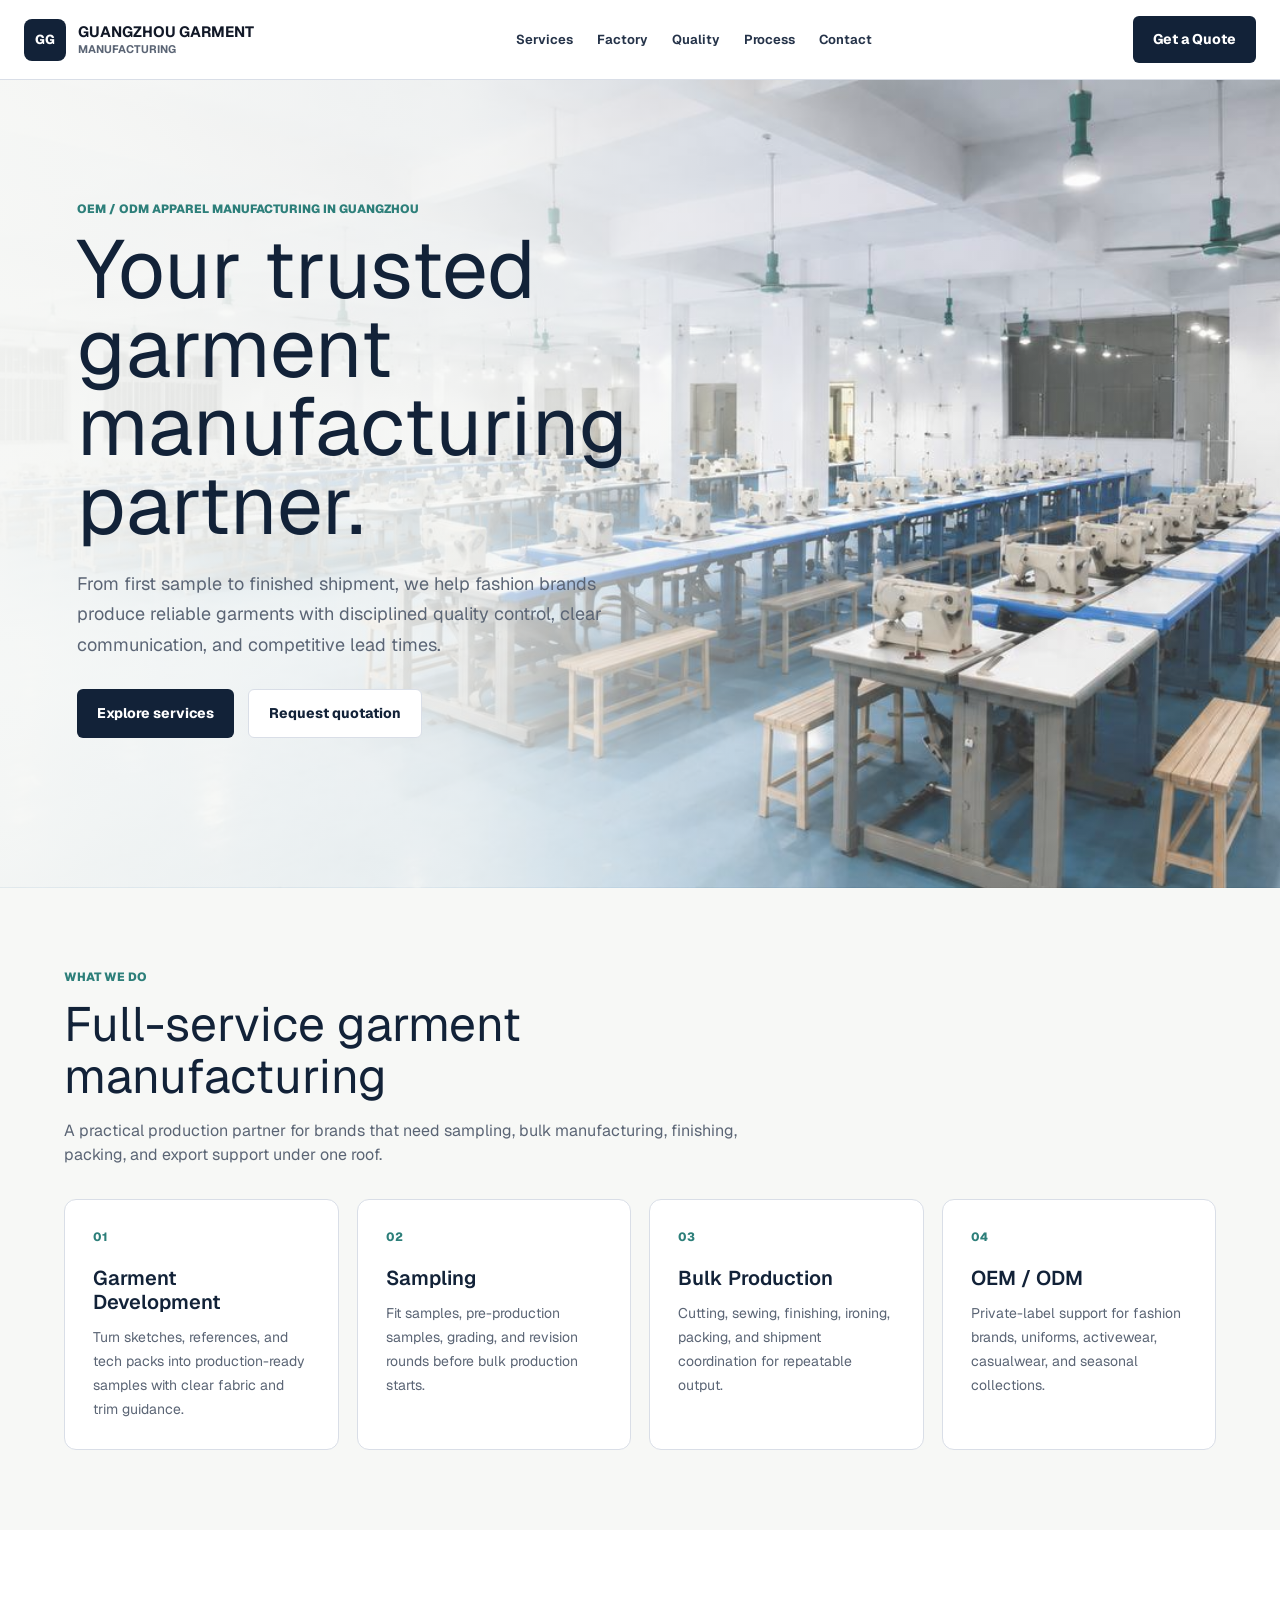
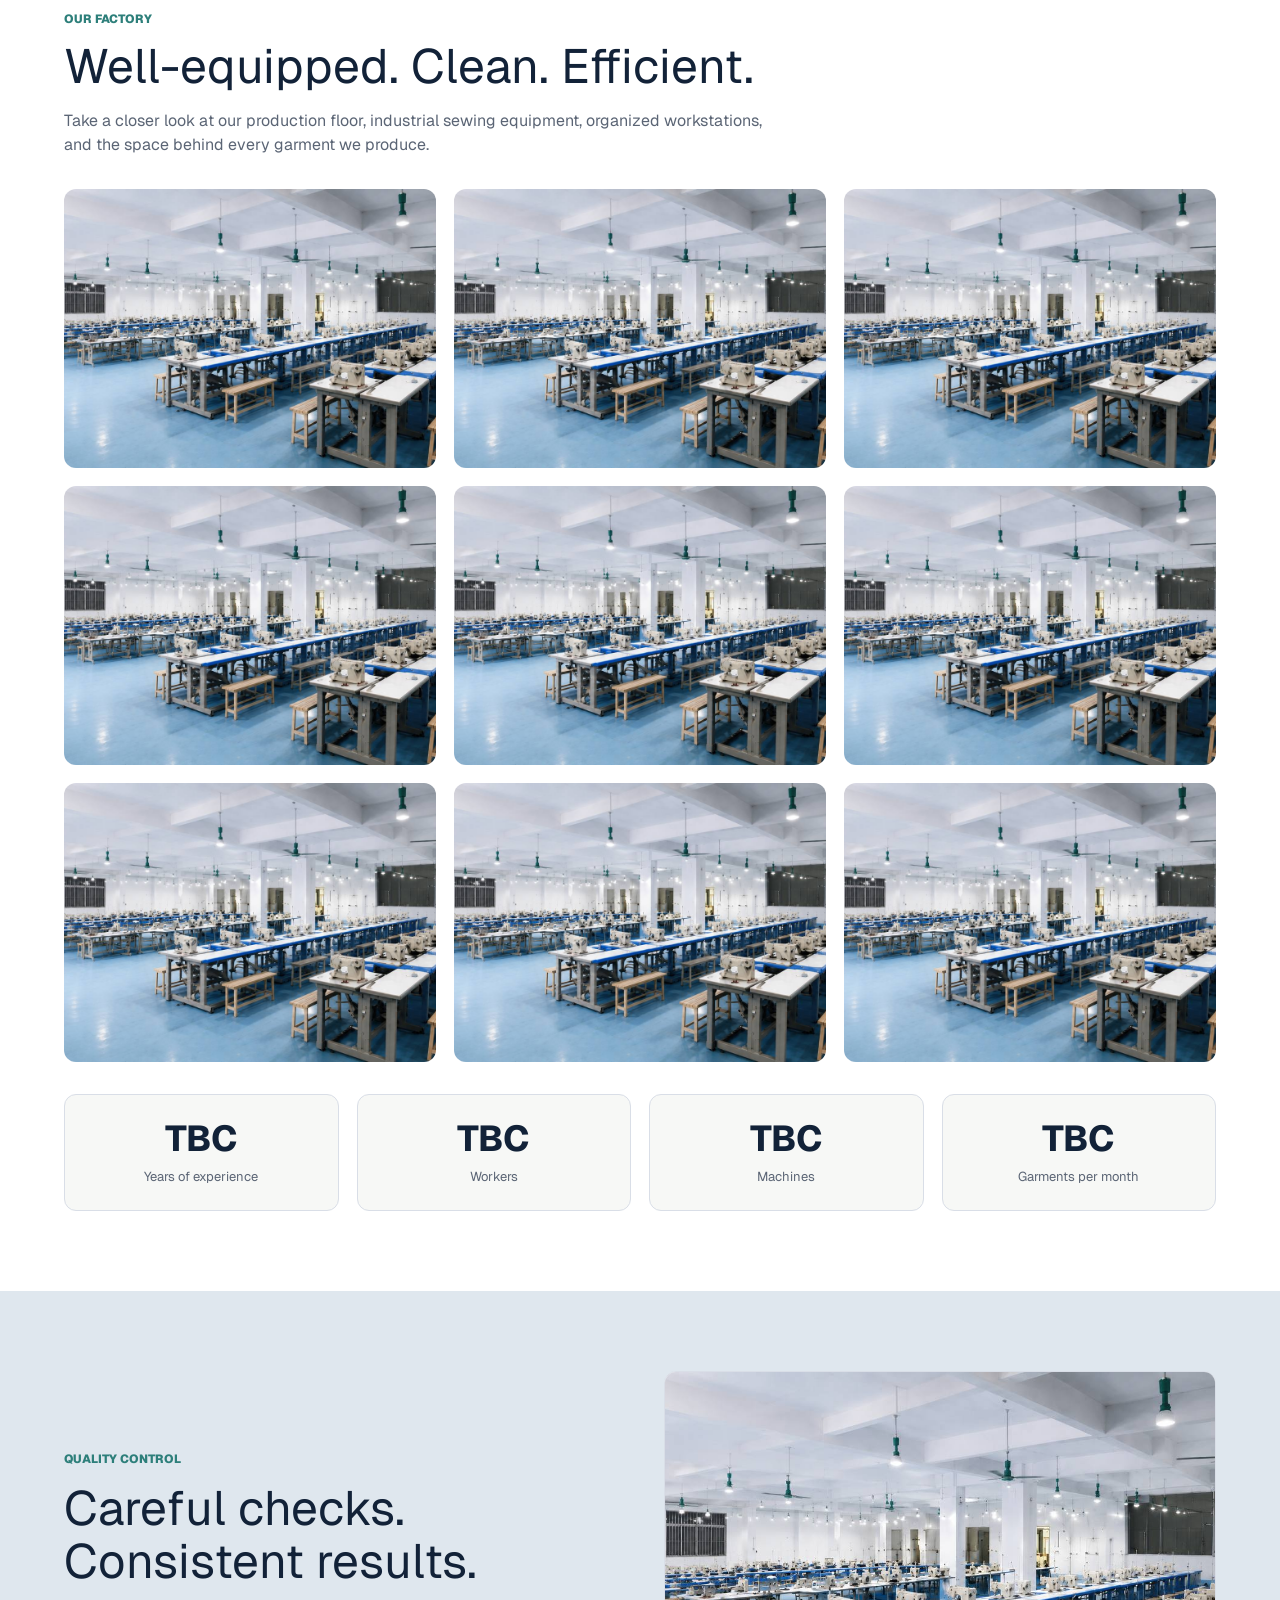
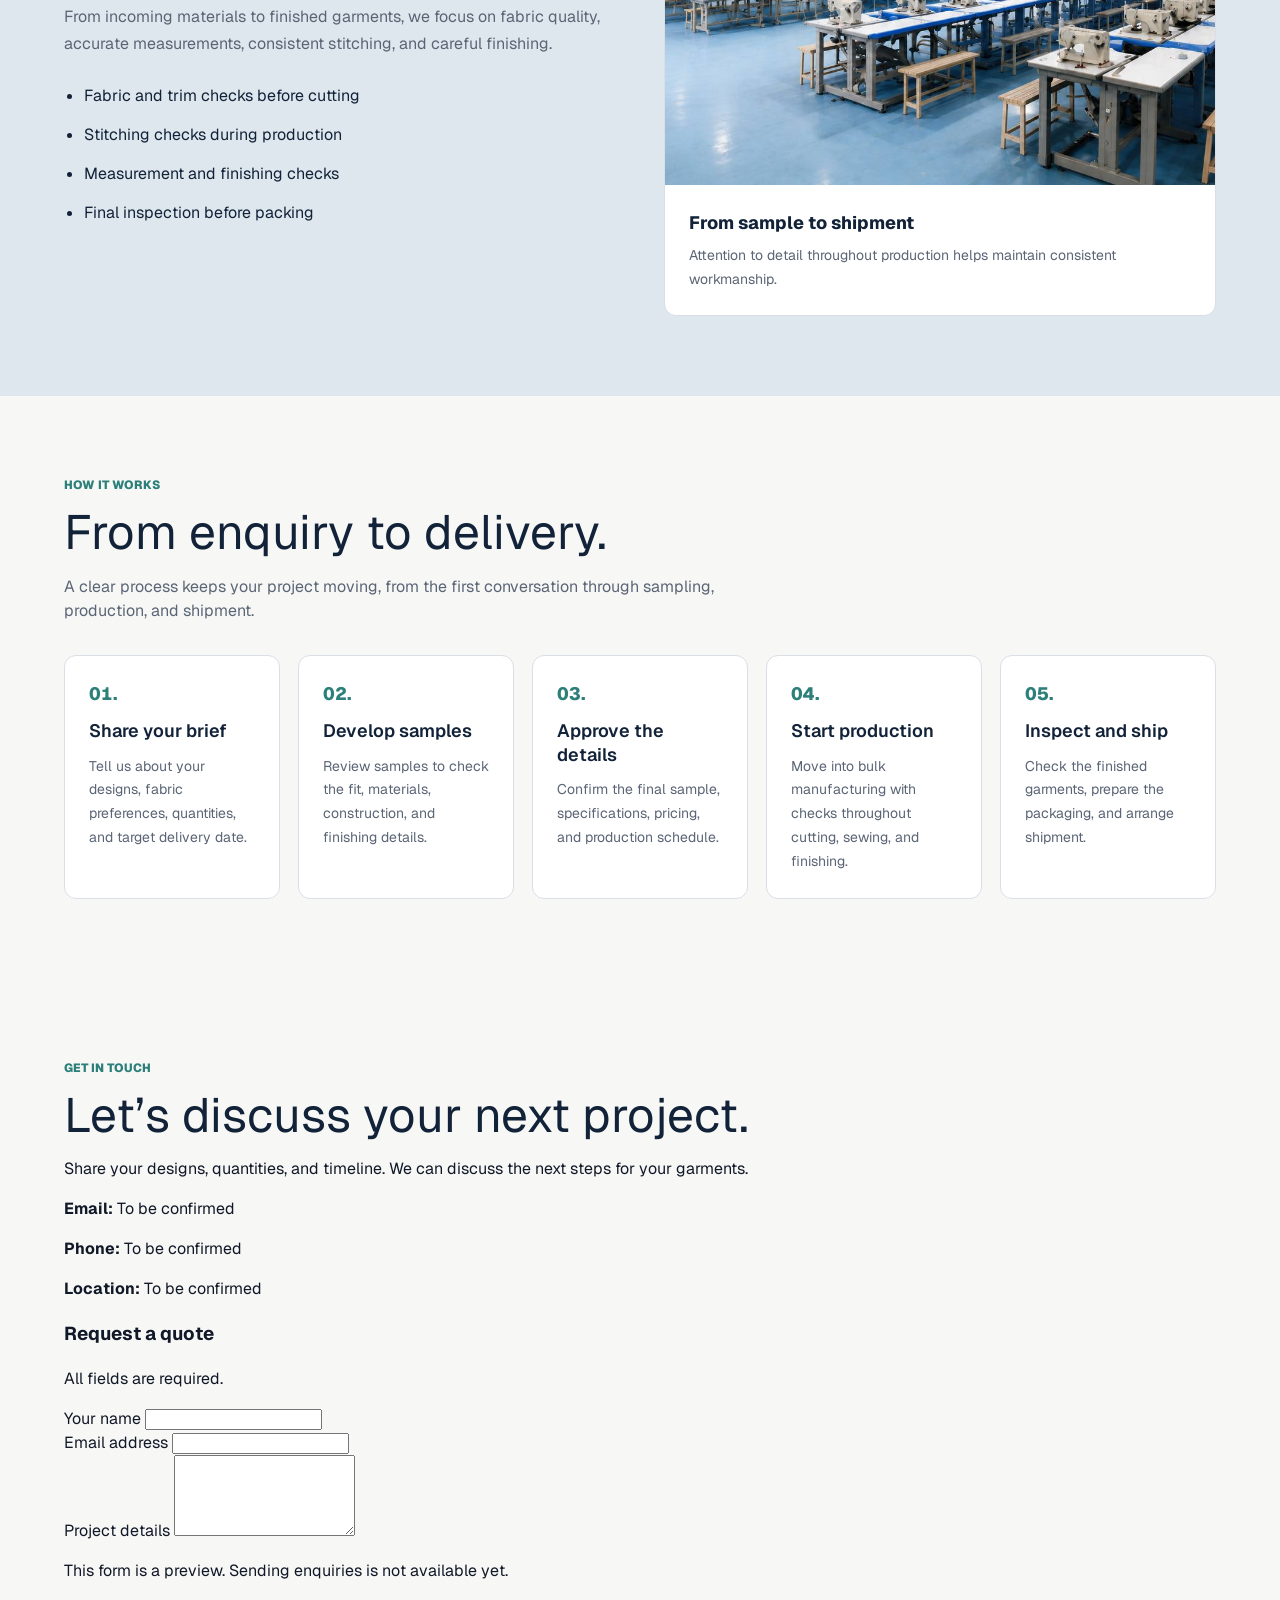
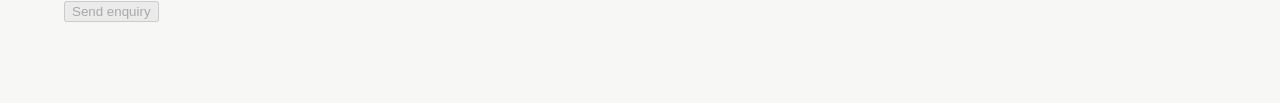
==== index.html @ 503eb88b "added contact details & enquiry form structure" ====
<!DOCTYPE html>
<html lang="en"> 
  <head>
    <meta charset="UTF-8">
    <meta name="viewport" content="width=device-width, initial-scale=1.0">
    <title>Guangzhou Garment Manufacturing</title>
    <link href="https://fonts.googleapis.com/css2?family=Geist:ital,wght@0,100..900;1,100..900&display=swap" rel="stylesheet">
    <link rel="stylesheet" href="style.css">
  </head>

  <body id="top">
    <header class="site-header">
      <a class="brand" href="#top">
        <span class="brand-mark">GG</span>

        <span>
          <strong>Guangzhou Garment</strong>
          <small>Manufacturing</small>
        </span>
      </a>

      <nav class="nav-links" aria-label="Primary navigation">
        <a href="#services">Services</a>
        <a href="#factory">Factory</a>
        <a href="#quality">Quality</a>
        <a href="#process">Process</a>
        <a href="#contact">Contact</a>
      </nav>

      <a class="quote-button" href="#contact">Get a Quote</a>
    </header>
    <main>
      <section class="hero" aria-labelledby="hero-title">
        <div class="hero-content">
          <p class="eyebrow">
            OEM / ODM apparel manufacturing in Guangzhou
          </p>

          <h1 id="hero-title">
            Your trusted garment manufacturing partner.
          </h1>

          <p class="hero-copy">
            From first sample to finished shipment, we help fashion brands
            produce reliable garments with disciplined quality control,
            clear communication, and competitive lead times.
          </p>

          <div class="hero-actions">
            <a class="primary-action" href="#services">
              Explore services
            </a>

            <a class="secondary-action" href="#contact">
              Request quotation
            </a>
          </div>
        </div>
      </section>
      <section id="services" class="section services" aria-label="Services">
        <div class="section-heading">
          <p class="eyebrow">What we do</p>

          <h2>Full-service garment manufacturing</h2>

          <p>
            A practical production partner for brands that need sampling,
            bulk manufacturing, finishing, packing, and export support
            under one roof.
          </p>
        </div>

        <div class="service-grid">
          <article class="service-card">
            <span class="service-number">01</span>
            <h3>Garment Development</h3>
            <p>
              Turn sketches, references, and tech packs into production-ready
              samples with clear fabric and trim guidance.
            </p>
          </article>

          <article class="service-card">
            <span class="service-number">02</span>
            <h3>Sampling</h3>
            <p>
              Fit samples, pre-production samples, grading, and revision
              rounds before bulk production starts.
            </p>
          </article>

          <article class="service-card">
            <span class="service-number">03</span>
            <h3>Bulk Production</h3>
            <p>
              Cutting, sewing, finishing, ironing, packing, and shipment
              coordination for repeatable output.
            </p>
          </article>

          <article class="service-card">
            <span class="service-number">04</span>
            <h3>OEM / ODM</h3>
            <p>
              Private-label support for fashion brands, uniforms, activewear,
              casualwear, and seasonal collections.
            </p>
          </article>
        </div>
      </section>
      <section id="factory" class="section factory" aria-label="Factory gallery">
        <div class="section-heading">
          <p class="eyebrow">Our factory</p>

          <h2>Well-equipped. Clean. Efficient.</h2>

          <p>
            Take a closer look at our production floor, industrial sewing
            equipment, organized workstations, and the space behind
            every garment we produce.
          </p>
        </div>

        <div class="gallery">
          <figure class="gallery-item">
            <img
              src="FactoryPics/testimage.jpg"
              alt="Rows of sewing machines in a garment factory"
              width="1280"
              height="682"
              loading="lazy"
            >
          </figure>
          <figure class="gallery-item">
            <img
              src="FactoryPics/testimage.jpg"
              alt="Rows of sewing machines in a garment factory"
              width="1280"
              height="682"
              loading="lazy"
            >
          </figure>
          <figure class="gallery-item">
            <img
              src="FactoryPics/testimage.jpg"
              alt="Rows of sewing machines in a garment factory"
              width="1280"
              height="682"
              loading="lazy"
            >
          </figure>
          <figure class="gallery-item">
            <img
              src="FactoryPics/testimage.jpg"
              alt="Rows of sewing machines in a garment factory"
              width="1280"
              height="682"
              loading="lazy"
            >
          </figure>
          <figure class="gallery-item">
            <img
              src="FactoryPics/testimage.jpg"
              alt="Rows of sewing machines in a garment factory"
              width="1280"
              height="682"
              loading="lazy"
            >
          </figure>
          <figure class="gallery-item">
            <img
              src="FactoryPics/testimage.jpg"
              alt="Rows of sewing machines in a garment factory"
              width="1280"
              height="682"
              loading="lazy"
            >
          </figure>
          <figure class="gallery-item">
            <img
              src="FactoryPics/testimage.jpg"
              alt="Rows of sewing machines in a garment factory"
              width="1280"
              height="682"
              loading="lazy"
            >
          </figure>
          <figure class="gallery-item">
            <img
              src="FactoryPics/testimage.jpg"
              alt="Rows of sewing machines in a garment factory"
              width="1280"
              height="682"
              loading="lazy"
            >
          </figure>
          <figure class="gallery-item">
            <img
              src="FactoryPics/testimage.jpg"
              alt="Rows of sewing machines in a garment factory"
              width="1280"
              height="682"
              loading="lazy"
            >
          </figure>
        </div>
        <div class="factory-stats">
          <div class="stat-card">
            <strong class="stat-value">TBC</strong>
            <span class="stat-label">Years of experience</span>
          </div>

          <div class="stat-card">
            <strong class="stat-value">TBC</strong>
            <span class="stat-label">Workers</span>
          </div>

          <div class="stat-card">
            <strong class="stat-value">TBC</strong>
            <span class="stat-label">Machines</span>
          </div>

          <div class="stat-card">
            <strong class="stat-value">TBC</strong>
            <span class="stat-label">Garments per month</span>
          </div>
        </div>
      </section>
      <section id="quality" class="section quality" aria-label="Quality control">
        <div class="quality-copy">
          <p class="eyebrow">Quality control</p>

          <h2>Careful checks. Consistent results.</h2>

          <p>
            From incoming materials to finished garments, we focus on
            fabric quality, accurate measurements, consistent stitching,
            and careful finishing.
          </p>

          <ul class="quality-list">
            <li>Fabric and trim checks before cutting</li>
            <li>Stitching checks during production</li>
            <li>Measurement and finishing checks</li>
            <li>Final inspection before packing</li>
          </ul>
        </div>

        <div class="quality-visual">
          <img
            src="FactoryPics/testimage.jpg"
            alt="Rows of sewing machines in a garment factory"
            width="1280"
            height="682"
            loading="lazy"
          >

          <div class="quality-note">
            <strong>From sample to shipment</strong>
            <p>
              Attention to detail throughout production helps maintain
              consistent workmanship.
            </p>
          </div>
        </div>
      </section>
      <section id="process" class="section process" aria-label="Production process">
        <div class="section-heading">
          <p class="eyebrow">How it works</p>

          <h2>From enquiry to delivery.</h2>

          <p>
            A clear process keeps your project moving, from the first
            conversation through sampling, production, and shipment.
          </p>
        </div>

        <ol class="process-steps">
          <li class="process-step">
            <h3>Share your brief</h3>
            <p>
              Tell us about your designs, fabric preferences, quantities,
              and target delivery date.
            </p>
          </li>

          <li class="process-step">
            <h3>Develop samples</h3>
            <p>
              Review samples to check the fit, materials, construction,
              and finishing details.
            </p>
          </li>

          <li class="process-step">
            <h3>Approve the details</h3>
            <p>
              Confirm the final sample, specifications, pricing,
              and production schedule.
            </p>
          </li>

          <li class="process-step">
            <h3>Start production</h3>
            <p>
              Move into bulk manufacturing with checks throughout
              cutting, sewing, and finishing.
            </p>
          </li>

          <li class="process-step">
            <h3>Inspect and ship</h3>
            <p>
              Check the finished garments, prepare the packaging,
              and arrange shipment.
            </p>
          </li>
        </ol>
      </section>
      <section id="contact" class="section contact" aria-label="Contact us">
        <div class="contact-copy">
          <p class="eyebrow">Get in touch</p>

          <h2>Let’s discuss your next project.</h2>

          <p>
            Share your designs, quantities, and timeline.
            We can discuss the next steps for your garments.
          </p>

          <div class="contact-details">
            <p><strong>Email:</strong> To be confirmed</p>
            <p><strong>Phone:</strong> To be confirmed</p>
            <p><strong>Location:</strong> To be confirmed</p>
          </div>
        </div>

        <form class="quote-form" aria-label="Request a quote">
          <h3>Request a quote</h3>
          <p class="form-note">All fields are required.</p>

          <div class="form-field">
            <label for="contact-name">Your name</label>
            <input
              type="text"
              id="contact-name"
              name="customer_name"
              autocomplete="name"
              required
            >
          </div>

          <div class="form-field">
            <label for="contact-email">Email address</label>
            <input
              type="email"
              id="contact-email"
              name="email"
              autocomplete="email"
              required
            >
          </div>

          <div class="form-field">
            <label for="contact-message">Project details</label>
            <textarea
              id="contact-message"
              name="message"
              rows="5"
              required
            ></textarea>
          </div>

          <p class="form-note">
            This form is a preview. Sending enquiries is not available yet.
          </p>

          <button class="quote-submit" type="submit" disabled>
            Send enquiry
          </button>
        </form>
      </section>
    </main>
  </body>
</html>
---- style.css ----
* {
  box-sizing: border-box;
}

body {
  margin: 0;
  background: #f7f8f6;
  color: #111827;
  font-family: "Geist", Arial, sans-serif;
  line-height: 1.5;
}

.site-header {
  display: flex;
  justify-content: space-between;
  align-items: center;
  flex-wrap: wrap;
  gap: 24px;

  padding: 16px 24px;
  background: #ffffff;
  border-bottom: 1px solid #d9dee7;
}

a {
  color: inherit;
  text-decoration: none;
}

.brand {
  display: flex;
  align-items: center;
  gap: 12px;
}

.brand-mark {
  display: flex;
  align-items: center;
  justify-content: center;
  flex-shrink: 0;

  width: 42px;
  height: 42px;
  background: #122238;
  color: #ffffff;
  border-radius: 8px;
  font-size: 13px;
  font-weight: 800;
}

.brand strong,
.brand small {
  display: block;
  line-height: 1.05;
  text-transform: uppercase;
}

.brand strong {
  font-size: 15px;
}

.brand small {
  margin-top: 4px;
  font-size: 11px;
  font-weight: 700;
  color: #5b6575;
}

.nav-links {
  display: flex;
  align-items: center;
  flex-wrap: wrap;
  gap: 24px;
}

.nav-links a {
  color: #253349;
  font-size: 13px;
  font-weight: 650;
}

.nav-links a:hover {
  text-decoration: underline;
}

.quote-button {
  display: inline-flex;
  align-items: center;
  justify-content: center;

  padding: 13px 20px;
  background: #122238;
  color: #ffffff;
  border-radius: 6px;
  font-size: 14px;
  font-weight: 750;
}

.hero {
  min-height: 660px;

  background-image:
    linear-gradient(
      to right,
      rgba(247, 248, 246, 0.96) 0%,
      rgba(247, 248, 246, 0.84) 36%,
      rgba(247, 248, 246, 0.2) 72%
    ),
    url("FactoryPics/testimage.jpg");

  background-size: cover;
  background-position: center;
  background-repeat: no-repeat;
}

.hero-content {
  max-width: 740px;
  padding: 120px clamp(20px, 6vw, 86px) 150px;
}

.eyebrow {
  margin: 0;
  margin-bottom: 12px;
  color: #2d7f7a;
  font-size: 12px;
  font-weight: 850;
  text-transform: uppercase;
}

.hero h1 {
  margin: 0;
  margin-bottom: 24px;
  color: #122238;
  font-size: clamp(40px, 7vw, 82px);
  font-weight: 400;
  line-height: 0.96;
}

.hero-copy {
  margin: 0;
  margin-bottom: 28px;
  color: #5b6575;
  font-size: 18px;
  line-height: 1.7;
}

.hero-actions {
  display: flex;
  flex-wrap: wrap;
  gap: 14px;
}

.primary-action,
.secondary-action {
  display: inline-flex;
  align-items: center;
  justify-content: center;
  min-height: 44px;
  padding: 13px 20px;
  border-radius: 6px;
  font-size: 14px;
  font-weight: 750;
}

.primary-action {
  background: #122238;
  color: #ffffff;
}

.secondary-action {
  background: #ffffff;
  color: #122238;
  border: 1px solid #d9dee7;
}

.section {
  padding: 80px clamp(20px, 5vw, 72px);
}

.section-heading {
  max-width: 720px;
  margin-bottom: 32px;
  color: #5b6575;
}

.section h2 {
  margin: 0;
  margin-bottom: 16px;
  color: #122238;
  font-size: clamp(30px, 4vw, 48px);
  font-weight: 400;
  line-height: 1.1;
}

.service-grid {
  display: grid;
  grid-template-columns: 1fr 1fr 1fr 1fr;
  gap: 18px;
}

.service-card {
  padding: 28px;
  background: #ffffff;
  border: 1px solid #d9dee7;
  border-radius: 12px;
}

.service-number {
  display: block;
  margin-bottom: 20px;
  color: #2d7f7a;
  font-size: 12px;
  font-weight: 800;
}

.service-card h3 {
  margin: 0;
  margin-bottom: 12px;
  color: #122238;
  font-size: 20px;
  font-weight: 600;
  line-height: 1.2;
}

.service-card p {
  margin: 0;
  color: #5b6575;
  font-size: 14px;
  line-height: 1.7;
}

@media (max-width: 980px) {
  .service-grid {
    grid-template-columns: 1fr 1fr;
  }
}

@media (max-width: 680px) {
  .service-grid {
    grid-template-columns: 1fr;
  }
}

img {
  display: block;
  max-width: 100%;
  height: auto;
}

.factory {
  background: #ffffff;
}

.gallery {
  display: grid;
  grid-template-columns: 1fr 1fr 1fr;
  gap: 18px;
}

.gallery-item {
  margin: 0;
  min-width: 0;
  border-radius: 12px;
  overflow: hidden;
  background: #dfe7ee;
}

.gallery-item img {
  width: 100%;
  aspect-ratio: 4 / 3;
  object-fit: cover;
}

@media (max-width: 980px) {
  .gallery {
    grid-template-columns: 1fr 1fr;
  }
}

@media (max-width: 680px) {
  .gallery {
    grid-template-columns: 1fr;
  }
}

.factory-stats {
  display: grid;
  grid-template-columns: 1fr 1fr 1fr 1fr;
  gap: 18px;
  margin-top: 32px;
}

.stat-card {
  padding: 24px 16px;
  background: #f7f8f6;
  border: 1px solid #d9dee7;
  border-radius: 12px;
  text-align: center;
}

.stat-value {
  display: block;
  margin-bottom: 8px;
  color: #122238;
  font-size: 36px;
  font-weight: 750;
  line-height: 1.1;
}

.stat-label {
  display: block;
  color: #5b6575;
  font-size: 13px;
}

@media (max-width: 680px) {
  .factory-stats {
    grid-template-columns: 1fr 1fr;
  }
}

.quality {
  display: grid;
  grid-template-columns: 1fr 1fr;
  align-items: center;
  gap: 48px;
  background: #dfe7ee;
}

.quality-copy {
  color: #5b6575;
  line-height: 1.7;
}

.quality-list {
  margin: 24px 0 0;
  padding-left: 20px;
  color: #122238;
}

.quality-list li {
  margin-bottom: 12px;
}

.quality-visual {
  min-width: 0;
  background: #ffffff;
  border: 1px solid #d9dee7;
  border-radius: 12px;
  overflow: hidden;
}

.quality-visual img {
  width: 100%;
  aspect-ratio: 4 / 3;
  object-fit: cover;
}

.quality-note {
  padding: 24px;
}

.quality-note strong {
  display: block;
  color: #122238;
  font-size: 18px;
  font-weight: 750;
}

.quality-note p {
  margin: 8px 0 0;
  color: #5b6575;
  font-size: 14px;
  line-height: 1.7;
}

@media (max-width: 980px) {
  .quality {
    grid-template-columns: 1fr;
    gap: 32px;
  }
}

.process-steps {
  display: grid;
  grid-template-columns: 1fr 1fr 1fr 1fr 1fr;
  gap: 18px;
  margin: 0;
  padding: 0;
  list-style-type: decimal-leading-zero;
  list-style-position: inside;
}

.process-step {
  min-width: 0;
  padding: 24px;
  background: #ffffff;
  border: 1px solid #d9dee7;
  border-radius: 12px;
}

.process-step::marker {
  color: #2d7f7a;
  font-size: 18px;
  font-weight: 800;
}

.process-step h3 {
  margin: 12px 0;
  color: #122238;
  font-size: 18px;
  font-weight: 600;
  line-height: 1.3;
}

.process-step p {
  margin: 0;
  color: #5b6575;
  font-size: 14px;
  line-height: 1.7;
}

@media (max-width: 980px) {
  .process-steps {
    grid-template-columns: 1fr 1fr;
  }
}

@media (max-width: 680px) {
  .process-steps {
    grid-template-columns: 1fr;
  }
}
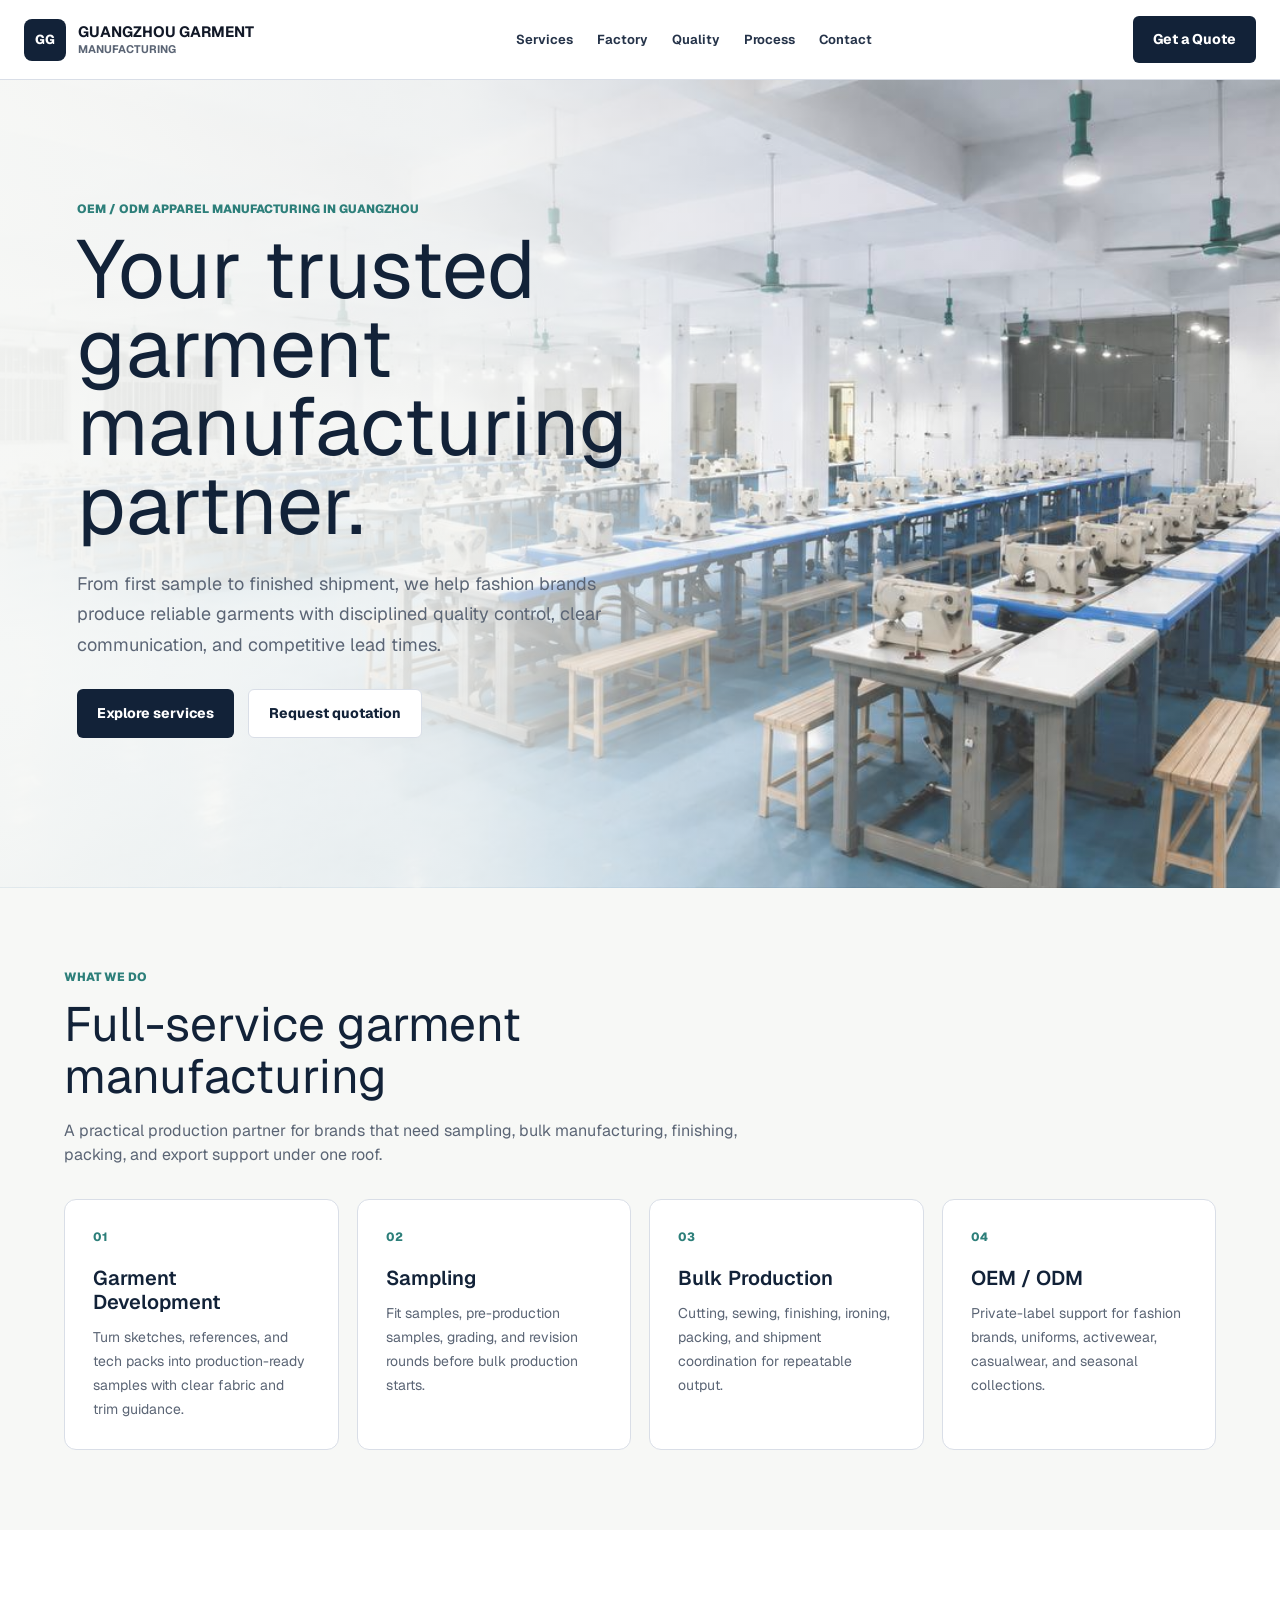
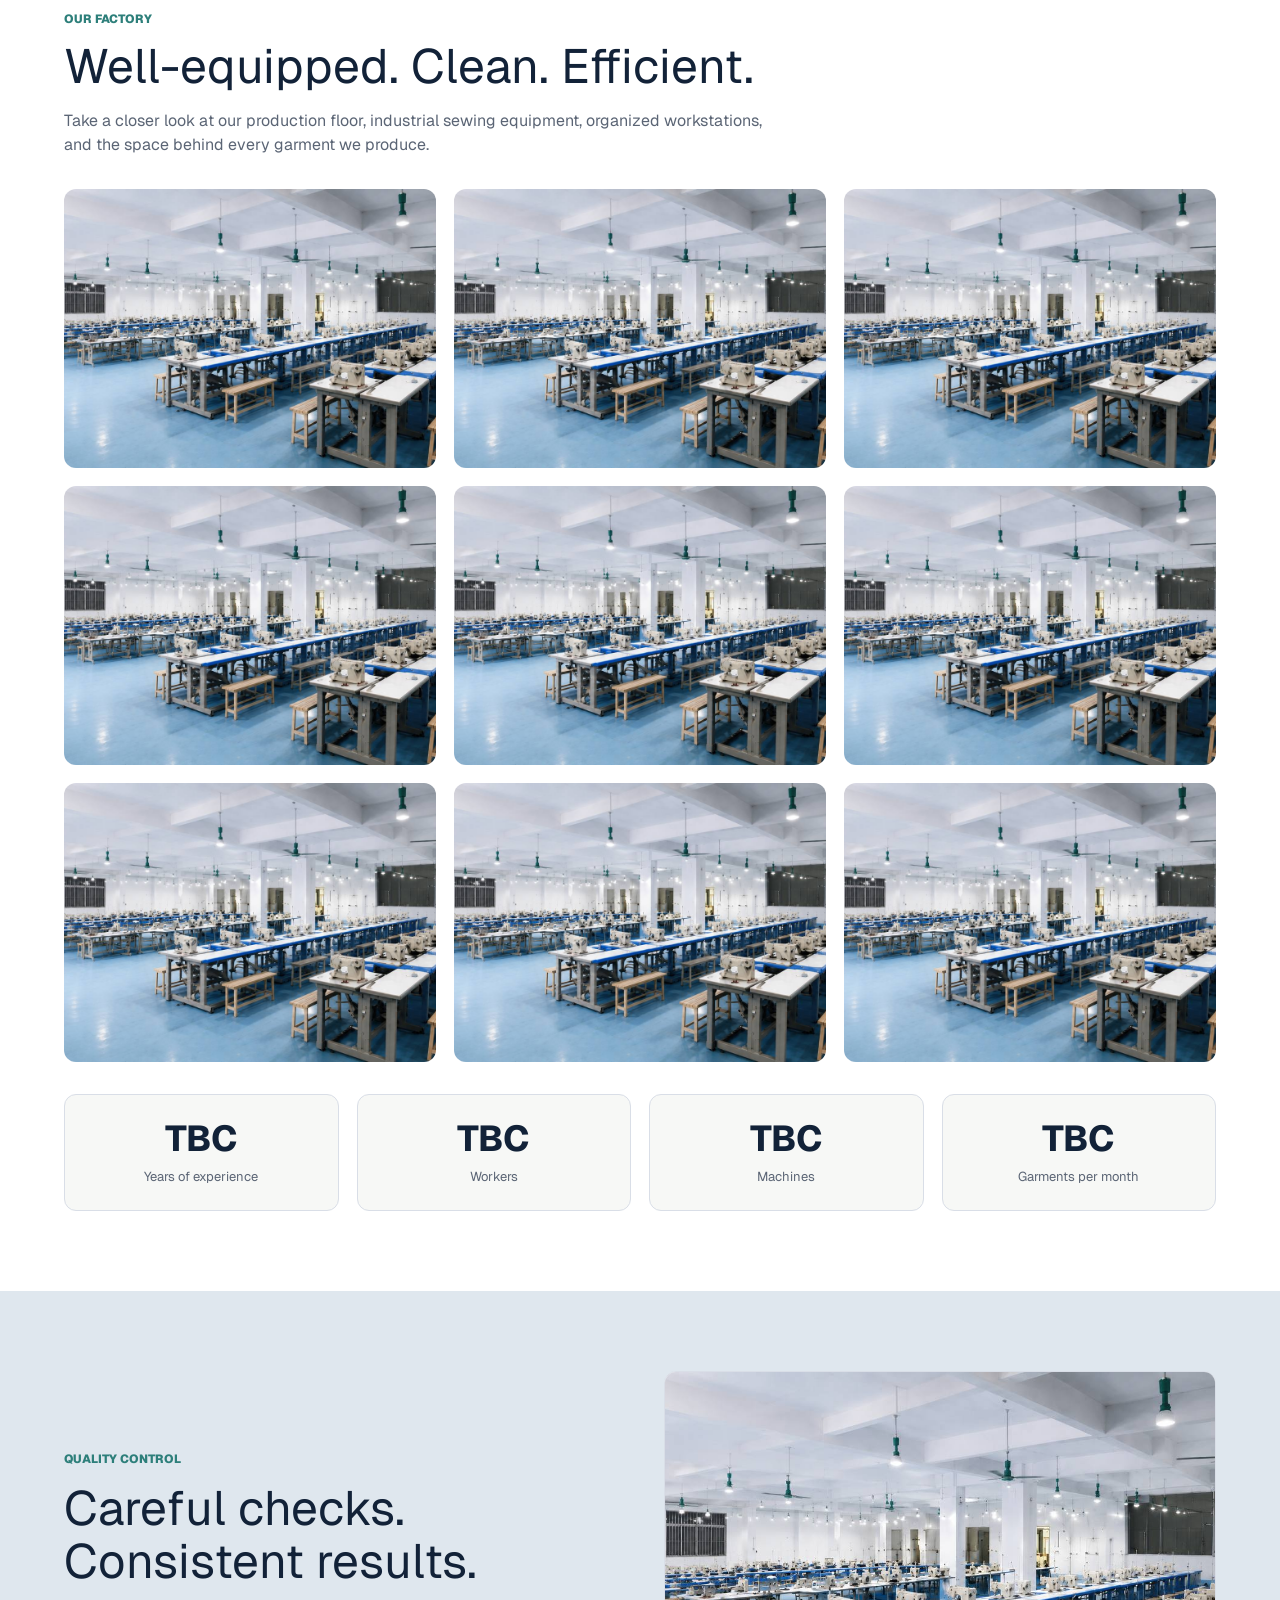
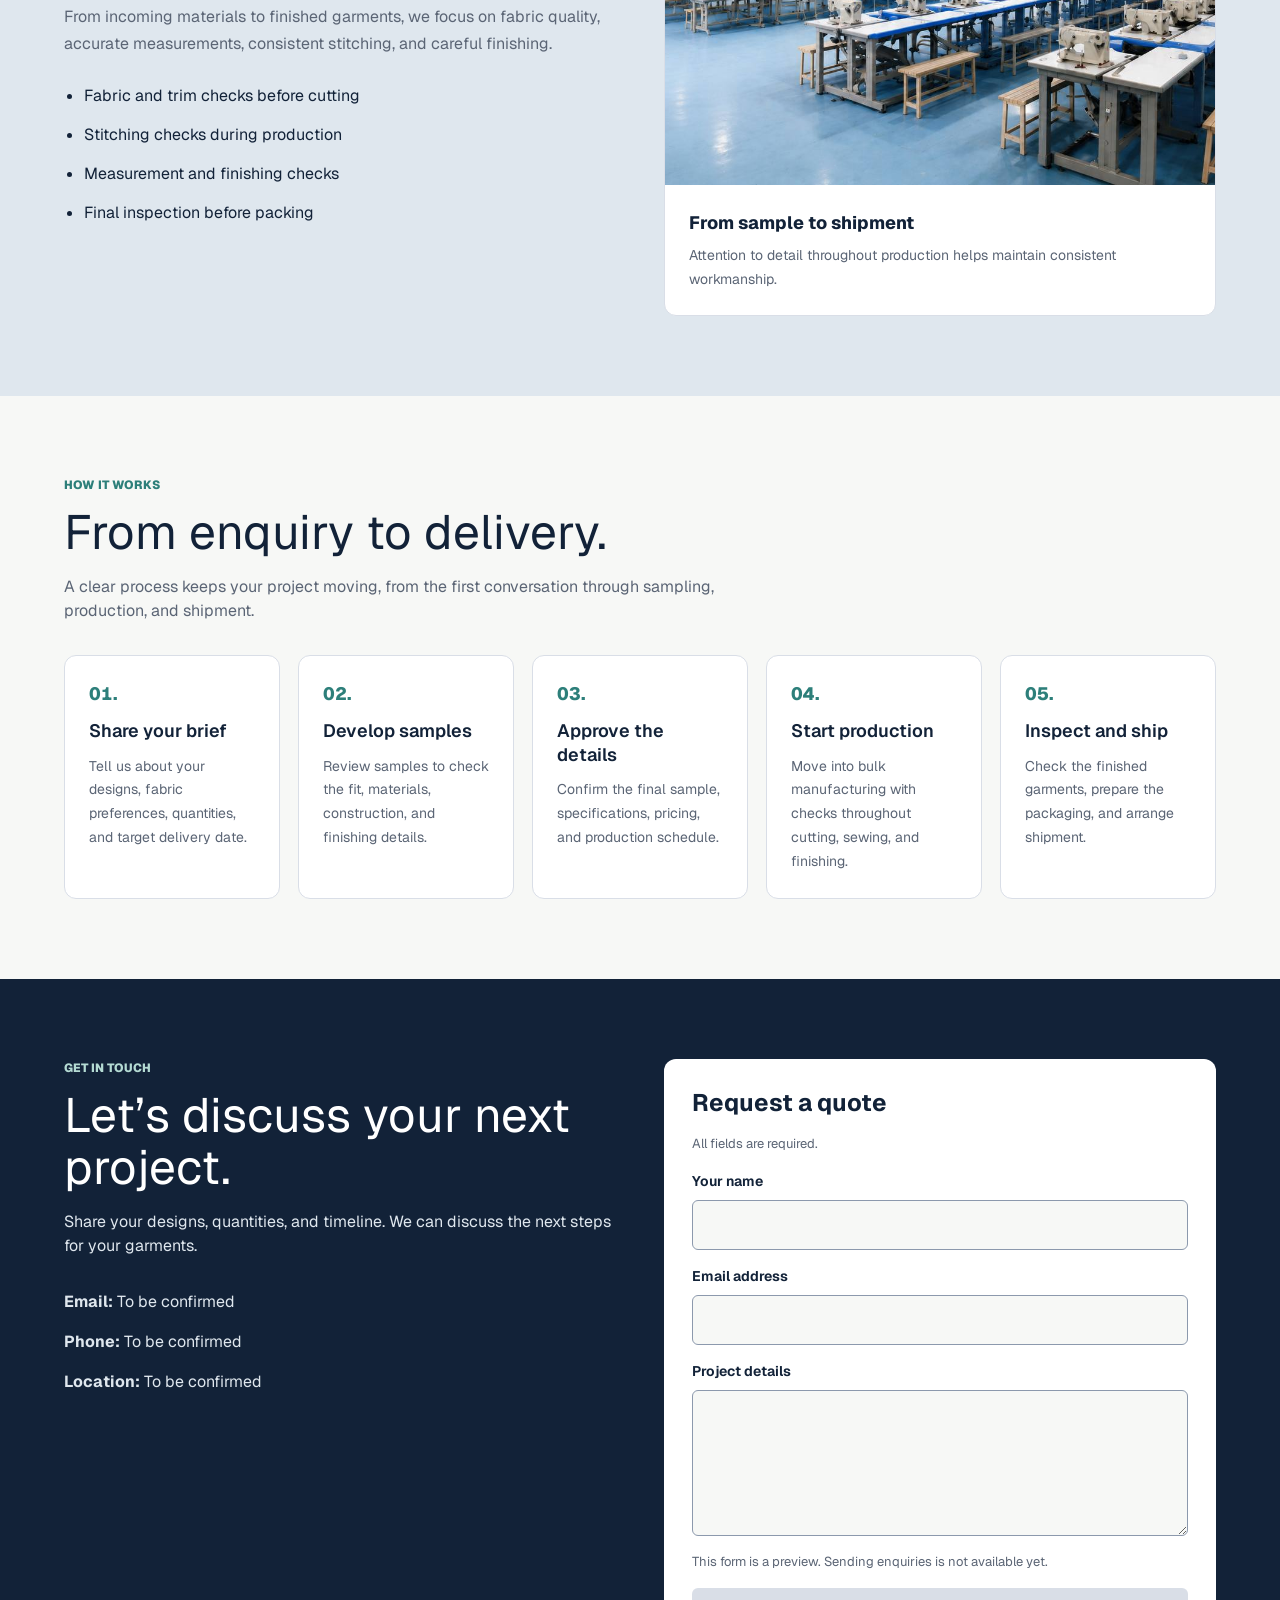
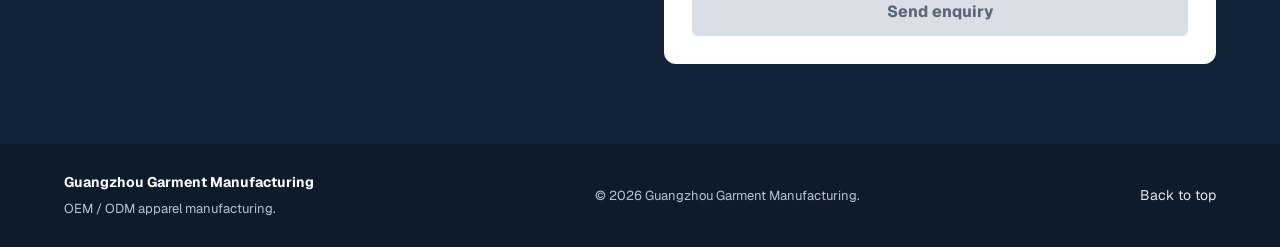
==== commit d0a065bb: "added site footer and back to top link" ====
--- a/index.html
+++ b/index.html
@@ -382,5 +382,18 @@
         </form>
       </section>
     </main>
+
+    <footer class="site-footer">
+      <div>
+        <strong>Guangzhou Garment Manufacturing</strong>
+        <p>OEM / ODM apparel manufacturing.</p>
+      </div>
+
+      <p>
+        &copy; 2026 Guangzhou Garment Manufacturing.
+      </p>
+
+      <a href="#top">Back to top</a>
+    </footer>
   </body>
 </html>
--- a/style.css
+++ b/style.css
@@ -430,4 +430,137 @@
   .process-steps {
     grid-template-columns: 1fr;
   }
+}
+
+.contact {
+  display: grid;
+  grid-template-columns: 1fr 1fr;
+  align-items: start;
+  gap: 48px;
+  background: #122238;
+  color: #dfe7ee;
+}
+
+.contact h2 {
+  color: #ffffff;
+}
+
+.contact .eyebrow {
+  color: #b4dbd3;
+}
+
+.contact-details {
+  margin-top: 32px;
+  overflow-wrap: anywhere;
+}
+
+.quote-form {
+  display: grid;
+  gap: 16px;
+  min-width: 0;
+  padding: 28px;
+  background: #ffffff;
+  color: #122238;
+  border-radius: 12px;
+}
+
+.quote-form h3 {
+  margin: 0;
+  font-size: 24px;
+  line-height: 1.3;
+}
+
+.form-note {
+  margin: 0;
+  color: #5b6575;
+  font-size: 13px;
+  line-height: 1.6;
+}
+
+.form-field {
+  display: grid;
+  gap: 8px;
+  min-width: 0;
+}
+
+.form-field label {
+  font-size: 14px;
+  font-weight: 650;
+}
+
+.form-field input,
+.form-field textarea {
+  width: 100%;
+  min-width: 0;
+  padding: 12px 14px;
+  border: 1px solid #8c99ad;
+  border-radius: 6px;
+  background: #f7f8f6;
+  color: inherit;
+  font: inherit;
+}
+
+.form-field textarea {
+  resize: vertical;
+}
+
+.form-field input:focus,
+.form-field textarea:focus {
+  outline: 2px solid #2d7f7a;
+  outline-offset: 2px;
+}
+
+.quote-submit {
+  min-height: 48px;
+  padding: 12px 20px;
+  border: 0;
+  border-radius: 6px;
+  background: #122238;
+  color: #ffffff;
+  font: inherit;
+  font-weight: 750;
+  cursor: pointer;
+}
+
+.quote-submit:disabled {
+  background: #d9dee7;
+  color: #5b6575;
+  cursor: not-allowed;
+}
+
+@media (max-width: 980px) {
+  .contact {
+    grid-template-columns: 1fr;
+    gap: 32px;
+  }
+}
+
+.site-footer {
+  display: flex;
+  align-items: center;
+  justify-content: space-between;
+  flex-wrap: wrap;
+  gap: 24px;
+
+  padding: 28px clamp(20px, 5vw, 72px);
+  background: #0e1b2c;
+  color: #dfe7ee;
+  font-size: 14px;
+}
+
+.site-footer strong {
+  display: block;
+  margin-bottom: 6px;
+  color: #ffffff;
+}
+
+.site-footer p {
+  margin: 0;
+  color: #b9c4d1;
+  font-size: 13px;
+}
+
+.site-footer a:hover,
+.site-footer a:focus-visible {
+  text-decoration: underline;
 }
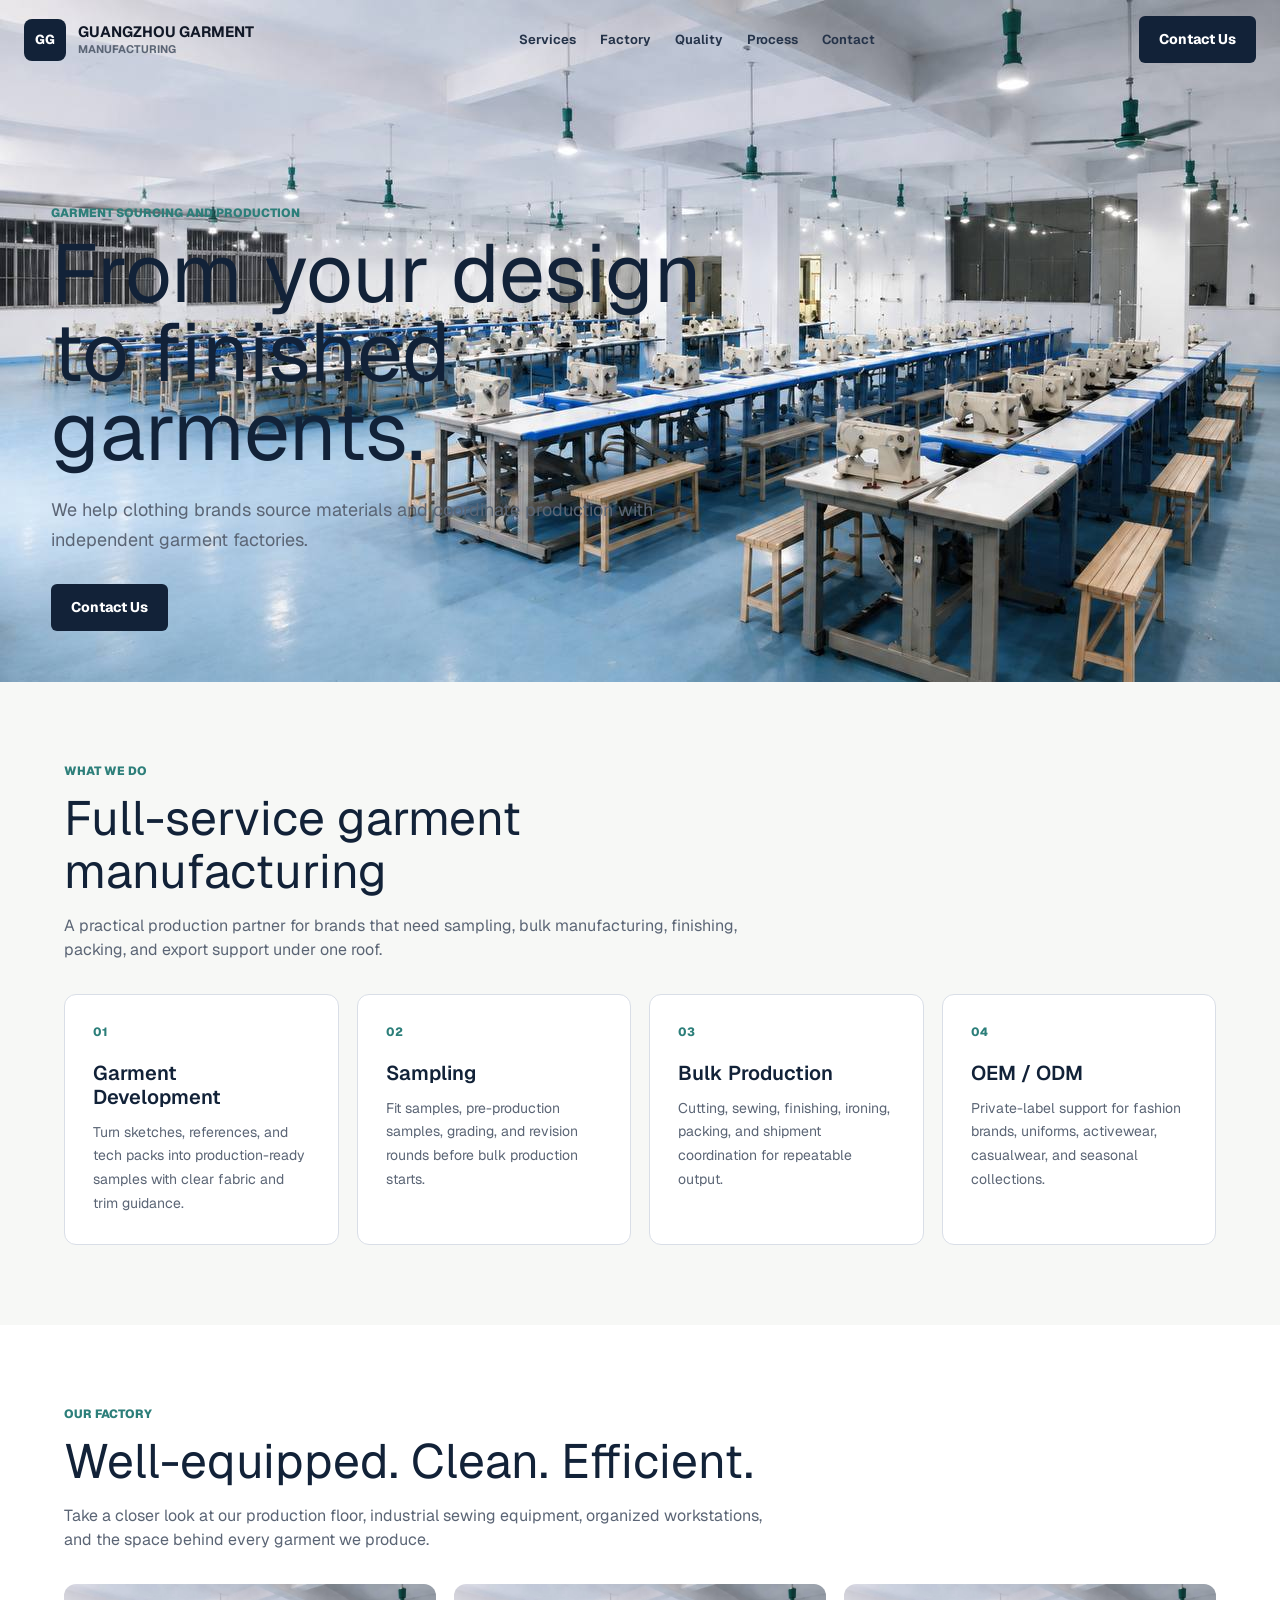
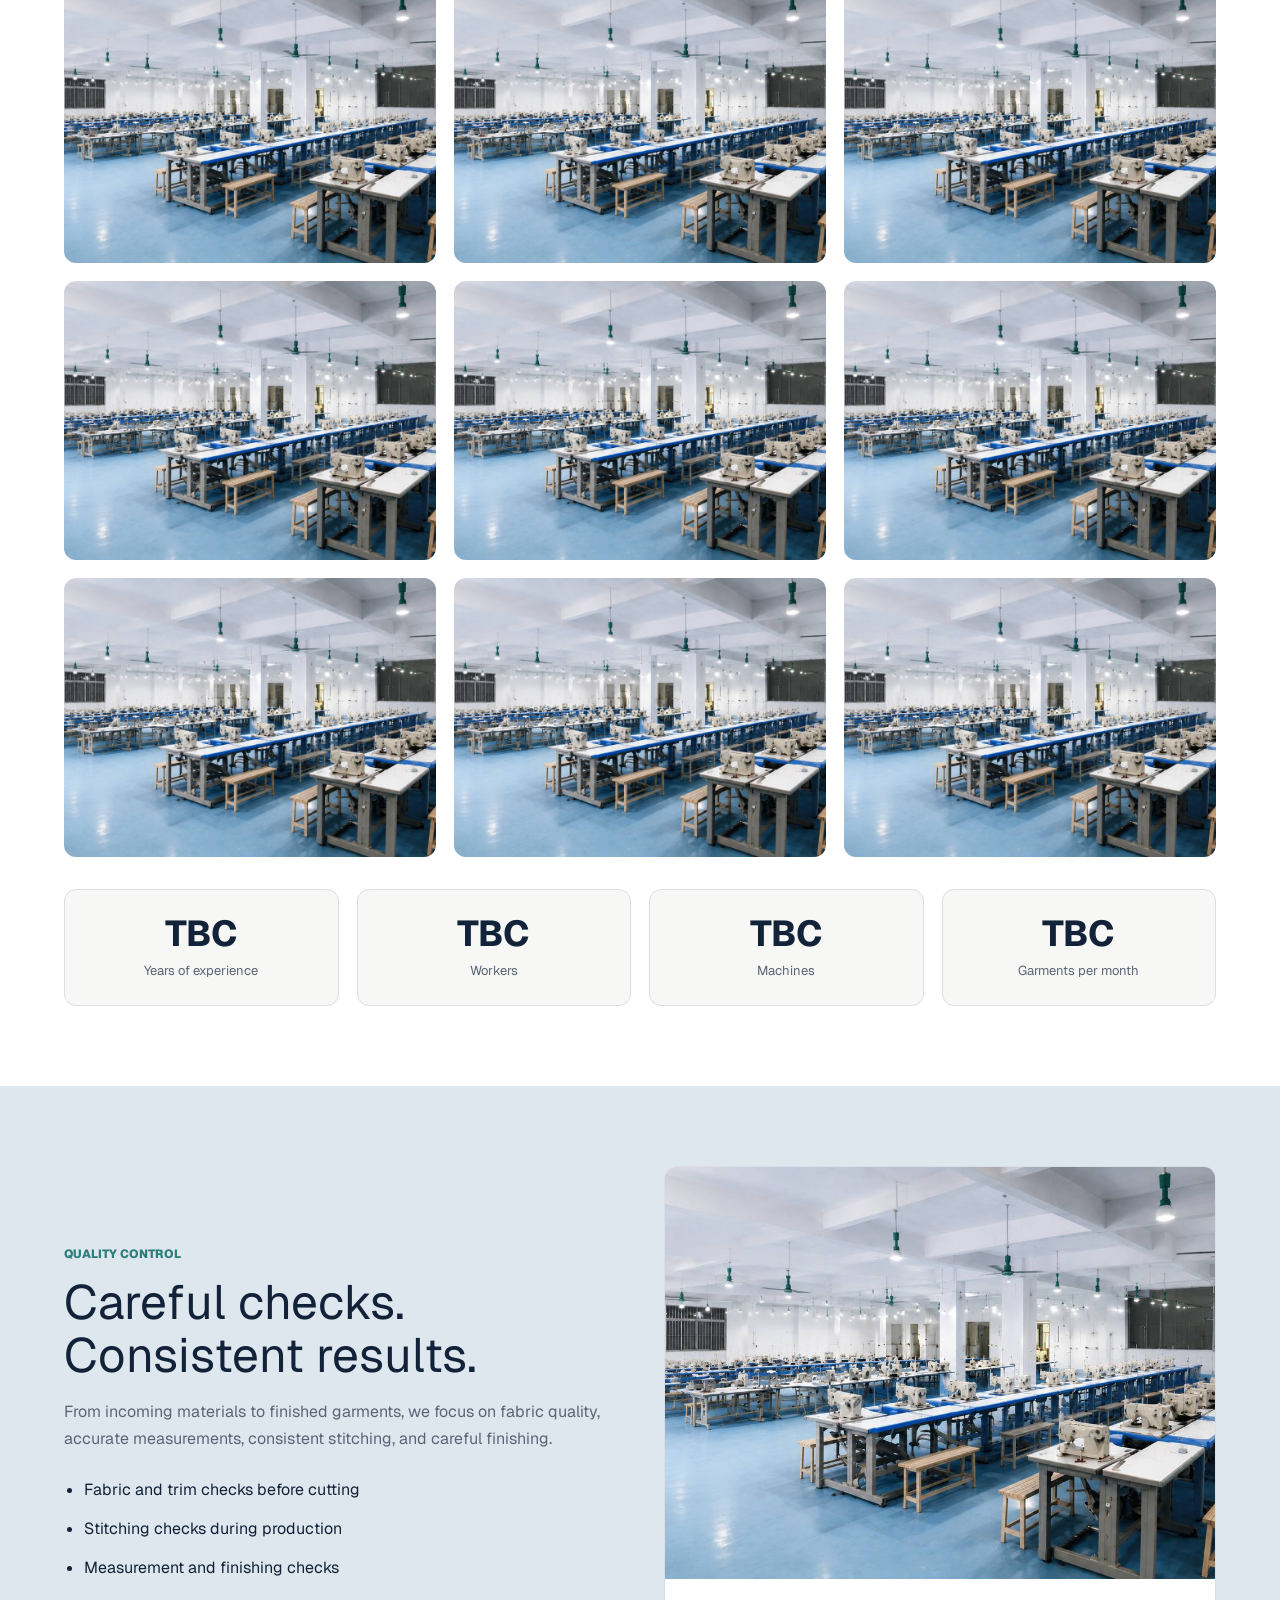
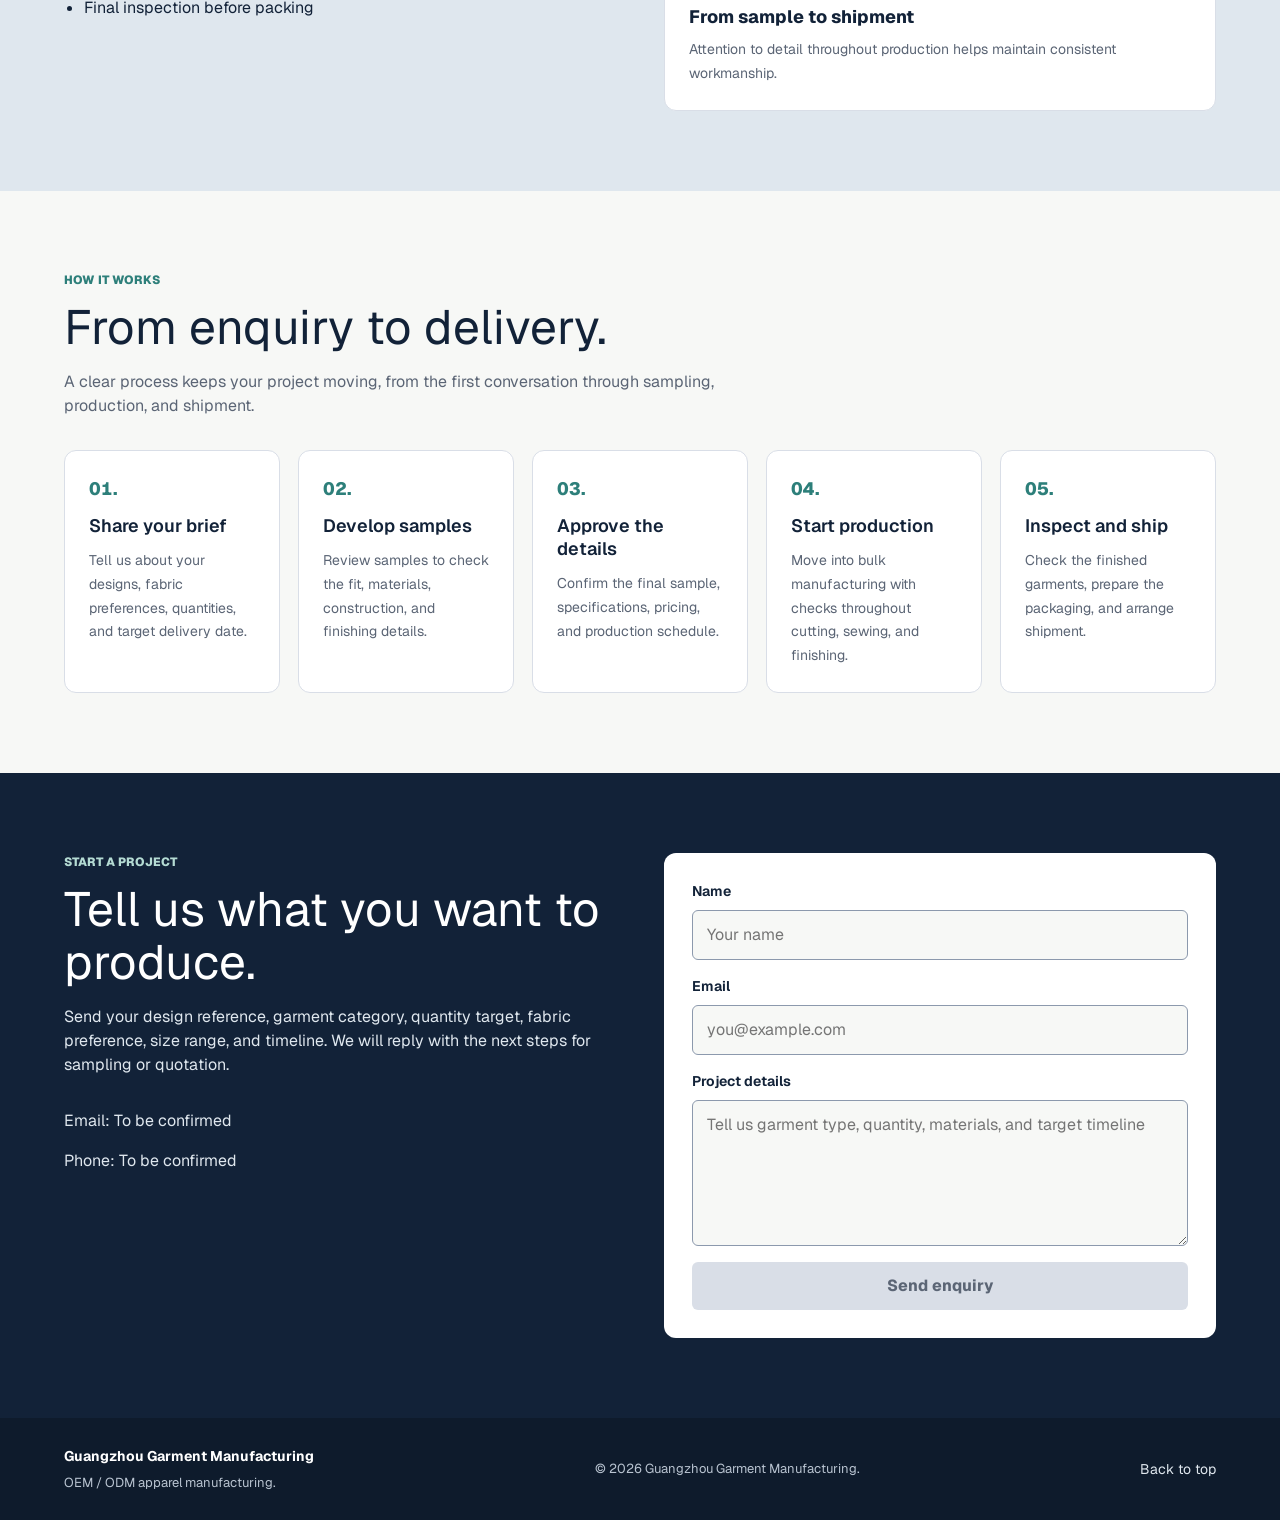
==== commit 447b1238: "changed navigation to be absorbed into the hero image & updated navigation" ====
--- a/index.html
+++ b/index.html
@@ -27,34 +27,33 @@
         <a href="#contact">Contact</a>
       </nav>
 
-      <a class="quote-button" href="#contact">Get a Quote</a>
+      <a class="quote-button" href="#contact">Contact Us</a>
     </header>
     <main>
       <section class="hero" aria-labelledby="hero-title">
+        <img
+          class="hero-image"
+          src="FactoryPics/testimage.jpg"
+          alt="Garment factory production floor"
+        >
+
         <div class="hero-content">
           <p class="eyebrow">
-            OEM / ODM apparel manufacturing in Guangzhou
+            Garment sourcing and production
           </p>
 
           <h1 id="hero-title">
-            Your trusted garment manufacturing partner.
+            From your design to finished garments.
           </h1>
 
           <p class="hero-copy">
-            From first sample to finished shipment, we help fashion brands
-            produce reliable garments with disciplined quality control,
-            clear communication, and competitive lead times.
-          </p>
-
-          <div class="hero-actions">
-            <a class="primary-action" href="#services">
-              Explore services
-            </a>
-
-            <a class="secondary-action" href="#contact">
-              Request quotation
-            </a>
-          </div>
+            We help clothing brands source materials and coordinate
+            production with independent garment factories.
+          </p>
+
+          <a class="primary-action" href="#contact">
+            Contact Us
+          </a>
         </div>
       </section>
       <section id="services" class="section services" aria-label="Services">
@@ -320,44 +319,43 @@
       </section>
       <section id="contact" class="section contact" aria-label="Contact us">
         <div class="contact-copy">
-          <p class="eyebrow">Get in touch</p>
-
-          <h2>Let’s discuss your next project.</h2>
-
-          <p>
-            Share your designs, quantities, and timeline.
-            We can discuss the next steps for your garments.
+          <p class="eyebrow">Start a project</p>
+
+          <h2>Tell us what you want to produce.</h2>
+
+          <p class="contact-intro">
+            Send your design reference, garment category, quantity target,
+            fabric preference, size range, and timeline. We will reply
+            with the next steps for sampling or quotation.
           </p>
 
           <div class="contact-details">
-            <p><strong>Email:</strong> To be confirmed</p>
-            <p><strong>Phone:</strong> To be confirmed</p>
-            <p><strong>Location:</strong> To be confirmed</p>
+            <p class="contact-detail">Email: To be confirmed</p>
+            <p class="contact-detail">Phone: To be confirmed</p>
           </div>
         </div>
 
         <form class="quote-form" aria-label="Request a quote">
-          <h3>Request a quote</h3>
-          <p class="form-note">All fields are required.</p>
-
           <div class="form-field">
-            <label for="contact-name">Your name</label>
+            <label for="contact-name">Name</label>
             <input
               type="text"
               id="contact-name"
               name="customer_name"
               autocomplete="name"
+              placeholder="Your name"
               required
             >
           </div>
 
           <div class="form-field">
-            <label for="contact-email">Email address</label>
+            <label for="contact-email">Email</label>
             <input
               type="email"
               id="contact-email"
               name="email"
               autocomplete="email"
+              placeholder="you@example.com"
               required
             >
           </div>
@@ -368,13 +366,10 @@
               id="contact-message"
               name="message"
               rows="5"
+              placeholder="Tell us garment type, quantity, materials, and target timeline"
               required
             ></textarea>
           </div>
-
-          <p class="form-note">
-            This form is a preview. Sending enquiries is not available yet.
-          </p>
 
           <button class="quote-submit" type="submit" disabled>
             Send enquiry
@@ -395,5 +390,31 @@
 
       <a href="#top">Back to top</a>
     </footer>
+    <script>
+      const header = document.querySelector(".site-header");
+      const hero = document.querySelector(".hero");
+
+      function updateHeaderBackground() {
+        const desktop = window.matchMedia(
+          "(min-width: 1100px)"
+        ).matches;
+
+        const heroBottom = hero.getBoundingClientRect().bottom;
+        const headerHeight = header.offsetHeight;
+
+        const overHero = desktop && heroBottom > headerHeight;
+
+        header.classList.toggle("over-hero", overHero);
+      }
+
+      window.addEventListener("scroll", updateHeaderBackground, {
+        passive: true
+      });
+
+      window.addEventListener("resize", updateHeaderBackground);
+      window.addEventListener("load", updateHeaderBackground);
+
+      updateHeaderBackground();
+    </script>
   </body>
 </html>
--- a/style.css
+++ b/style.css
@@ -97,25 +97,21 @@
 }
 
 .hero {
-  min-height: 660px;
-
-  background-image:
-    linear-gradient(
-      to right,
-      rgba(247, 248, 246, 0.96) 0%,
-      rgba(247, 248, 246, 0.84) 36%,
-      rgba(247, 248, 246, 0.2) 72%
-    ),
-    url("FactoryPics/testimage.jpg");
-
-  background-size: cover;
-  background-position: center;
-  background-repeat: no-repeat;
+  position: relative;
+}
+
+.hero-image {
+  display: block;
+  width: 100%;
+  height: auto;
 }
 
 .hero-content {
-  max-width: 740px;
-  padding: 120px clamp(20px, 6vw, 86px) 150px;
+  position: absolute;
+  left: 0;
+  bottom: 0;
+  width: min(100%, 760px);
+  padding: clamp(20px, 4vw, 64px);
 }
 
 .eyebrow {
@@ -563,4 +559,33 @@
 .site-footer a:hover,
 .site-footer a:focus-visible {
   text-decoration: underline;
+}
+
+html {
+  scroll-behavior: smooth;
+}
+
+@media (prefers-reduced-motion: reduce) {
+  html {
+    scroll-behavior: auto;
+  }
+}
+
+@media (min-width: 1100px) {
+  .site-header {
+    position: fixed;
+    top: 0;
+    left: 0;
+    width: 100%;
+    z-index: 10;
+  }
+
+  .site-header.over-hero {
+    background: transparent;
+    border-bottom-color: transparent;
+  }
+
+  html {
+    scroll-padding-top: 100px;
+  }
 }
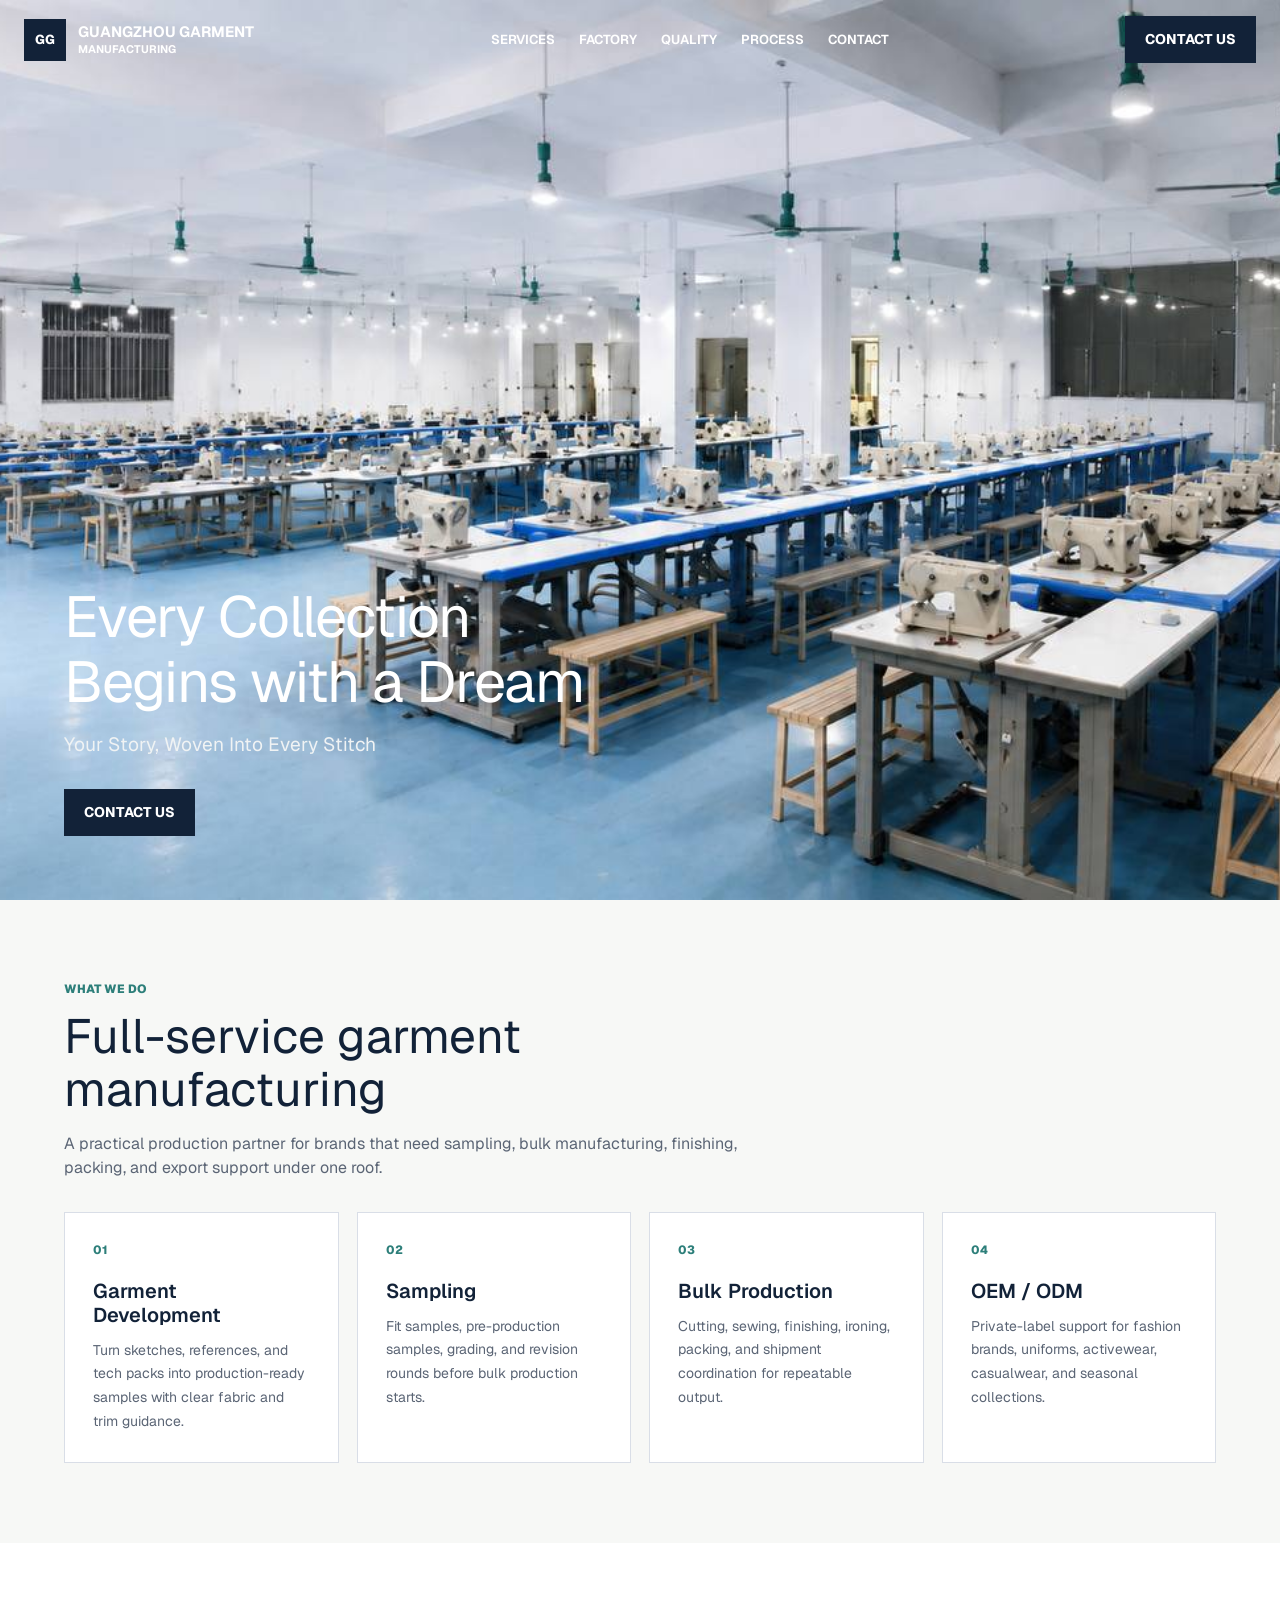
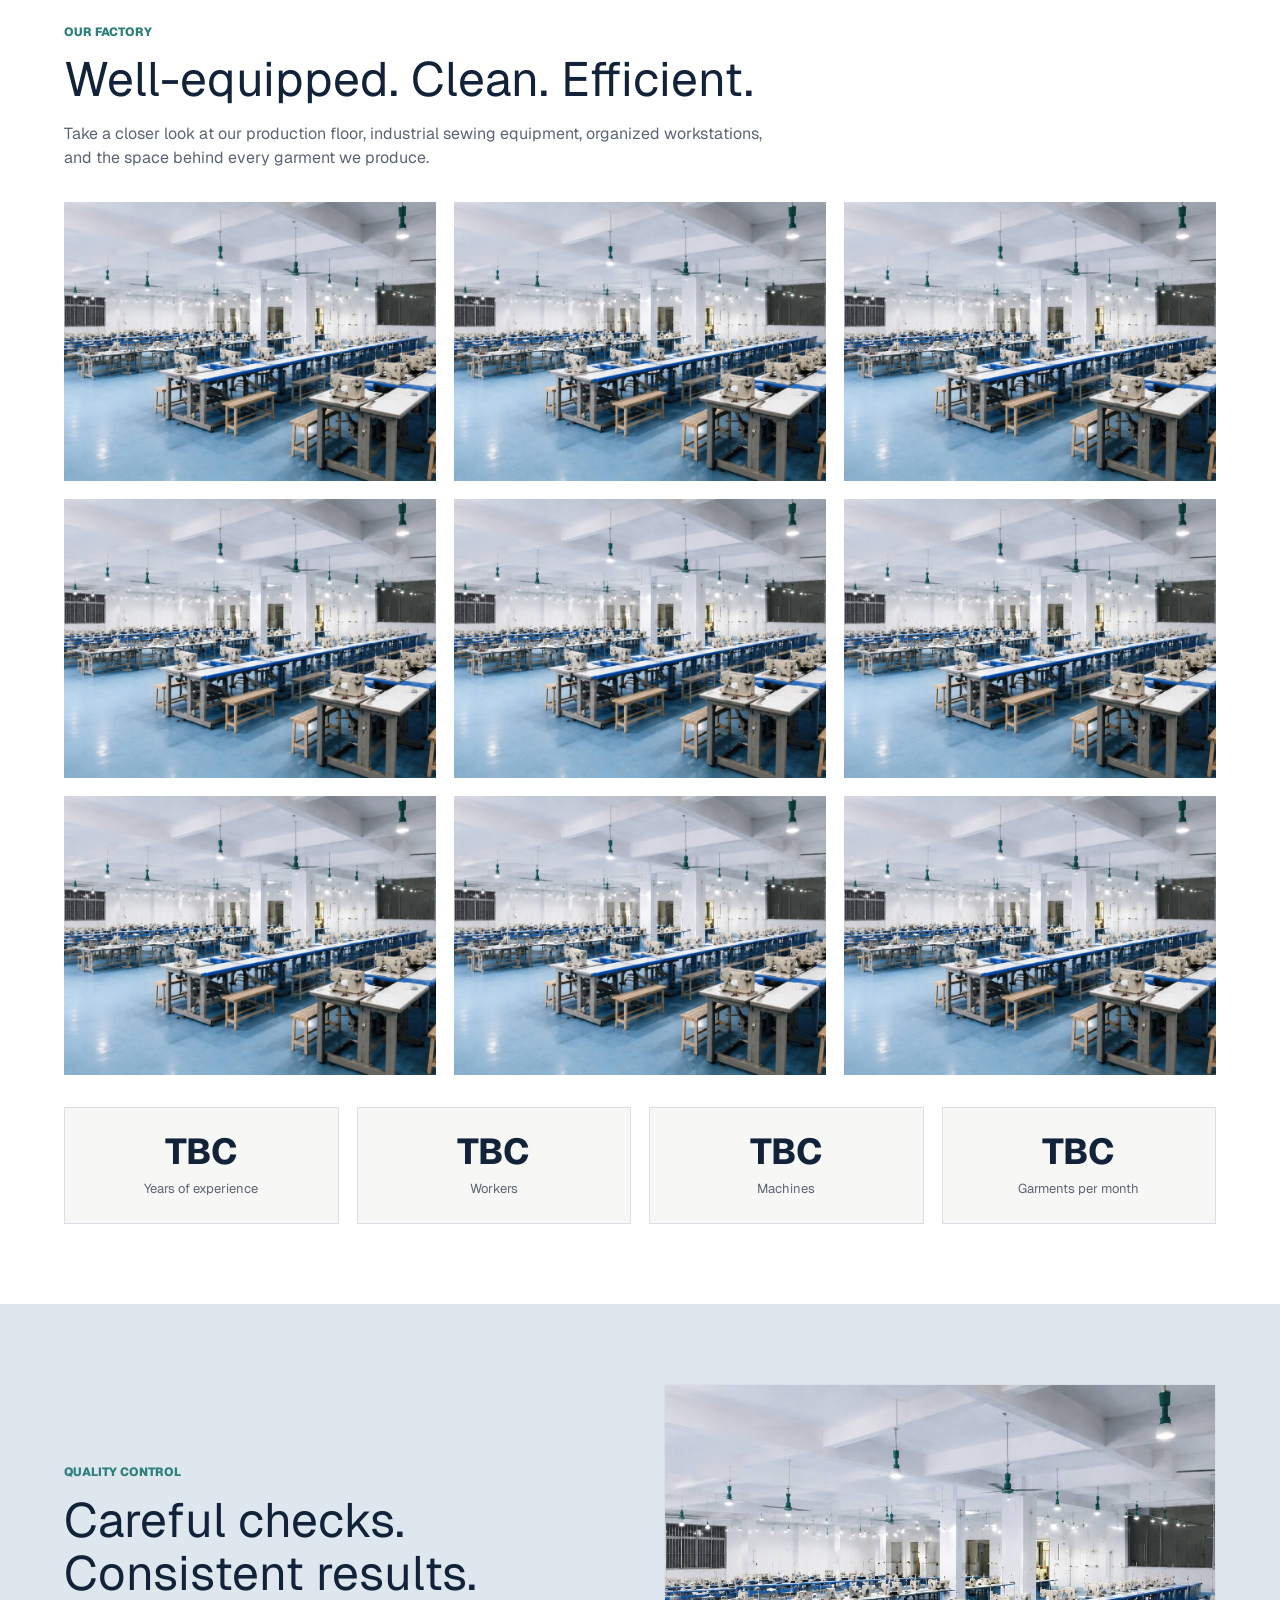
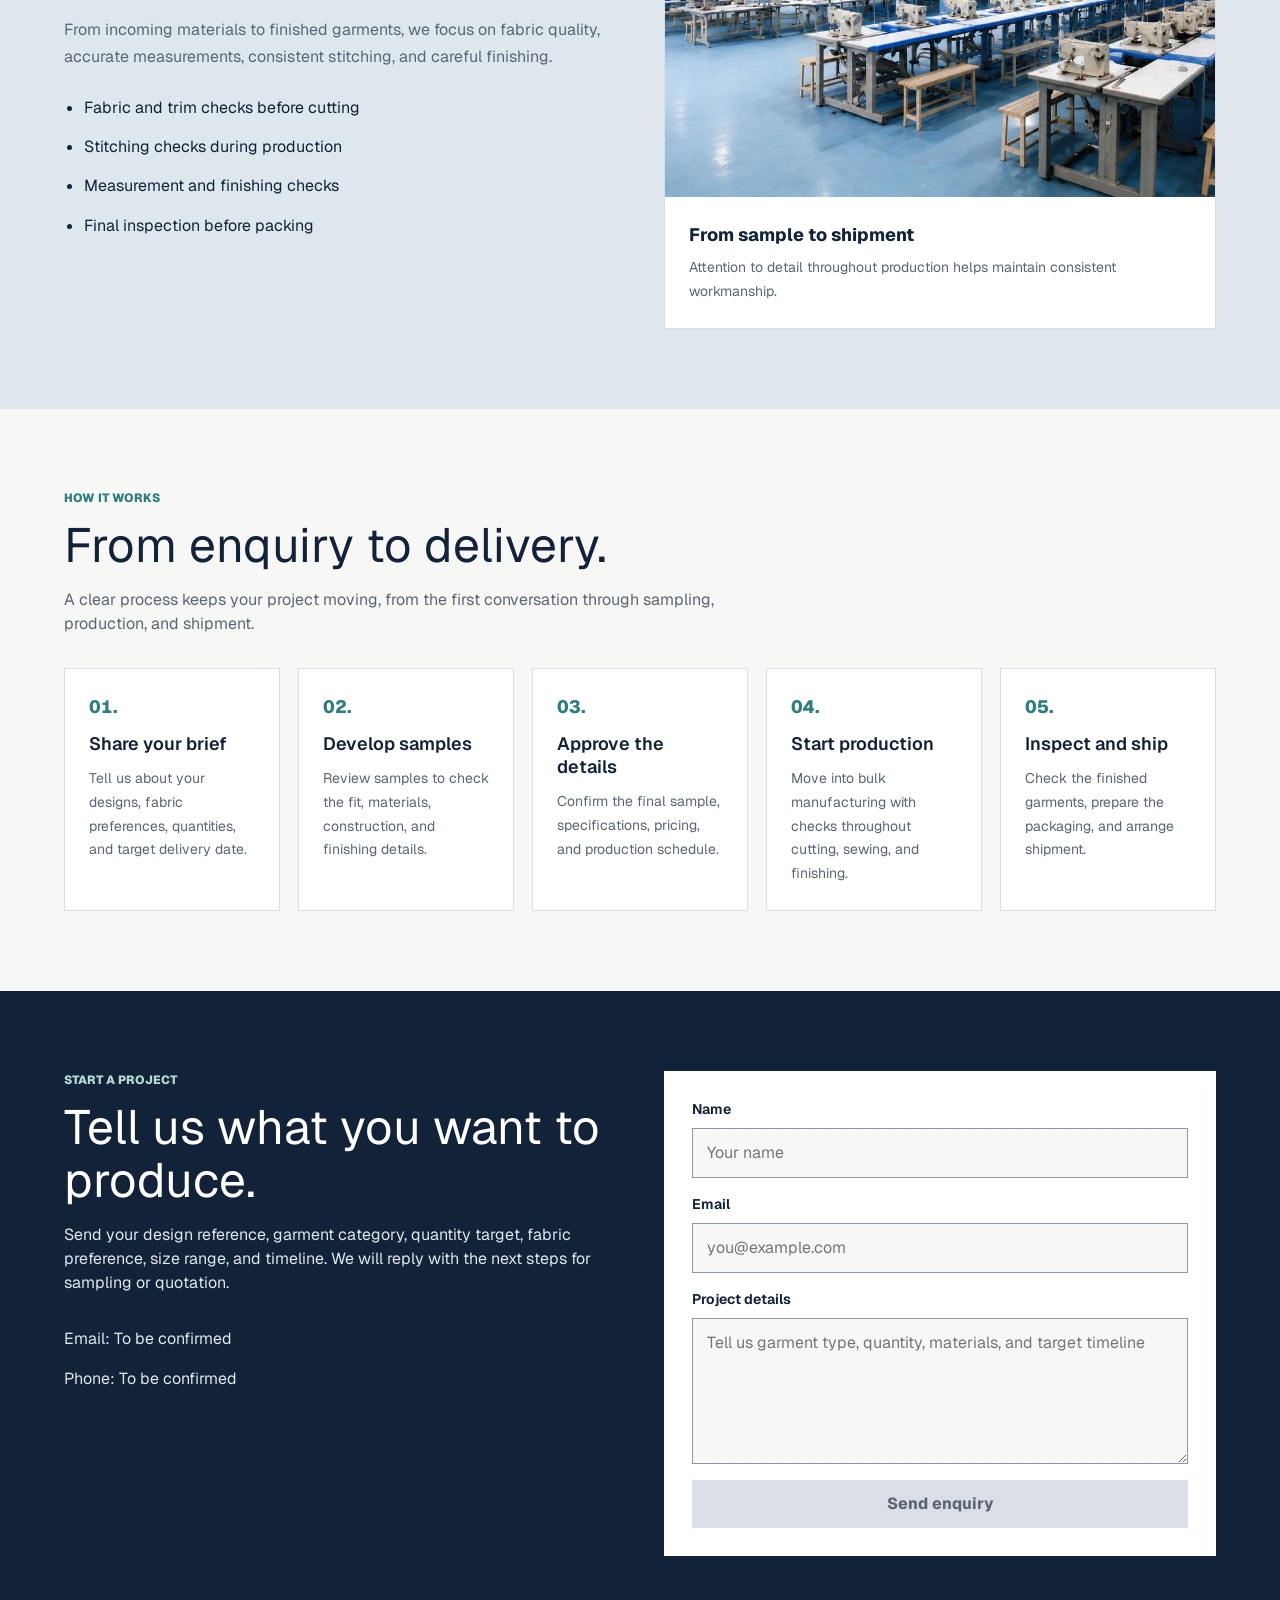
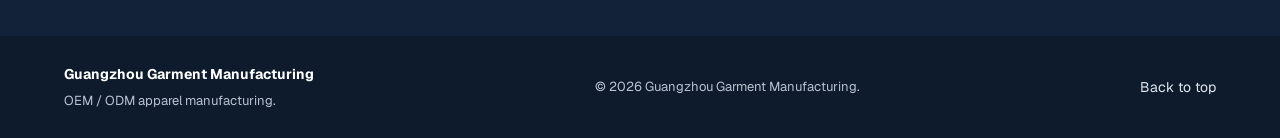
==== commit 056654f4: "refined the hero and navigation, also used square corners for all boxes" ====
--- a/index.html
+++ b/index.html
@@ -19,15 +19,31 @@
         </span>
       </a>
 
-      <nav class="nav-links" aria-label="Primary navigation">
-        <a href="#services">Services</a>
-        <a href="#factory">Factory</a>
-        <a href="#quality">Quality</a>
-        <a href="#process">Process</a>
-        <a href="#contact">Contact</a>
+      <button
+        class="menu-toggle"
+        type="button"
+        aria-label="Open navigation menu"
+        aria-controls="primary-navigation"
+        aria-expanded="false"
+      >
+        <span aria-hidden="true"></span>
+        <span aria-hidden="true"></span>
+        <span aria-hidden="true"></span>
+      </button>
+
+      <nav
+        id="primary-navigation"
+        class="nav-links"
+        aria-label="Primary navigation"
+      >
+        <a href="#services">SERVICES</a>
+        <a href="#factory">FACTORY</a>
+        <a href="#quality">QUALITY</a>
+        <a href="#process">PROCESS</a>
+        <a href="#contact">CONTACT</a>
       </nav>
 
-      <a class="quote-button" href="#contact">Contact Us</a>
+      <a class="quote-button" href="#contact">CONTACT US</a>
     </header>
     <main>
       <section class="hero" aria-labelledby="hero-title">
@@ -38,21 +54,16 @@
         >
 
         <div class="hero-content">
-          <p class="eyebrow">
-            Garment sourcing and production
-          </p>
-
           <h1 id="hero-title">
-            From your design to finished garments.
+            Every Collection Begins with a Dream
           </h1>
 
           <p class="hero-copy">
-            We help clothing brands source materials and coordinate
-            production with independent garment factories.
+            Your Story, Woven Into Every Stitch
           </p>
 
           <a class="primary-action" href="#contact">
-            Contact Us
+            CONTACT US
           </a>
         </div>
       </section>
@@ -395,14 +406,10 @@
       const hero = document.querySelector(".hero");
 
       function updateHeaderBackground() {
-        const desktop = window.matchMedia(
-          "(min-width: 1100px)"
-        ).matches;
-
         const heroBottom = hero.getBoundingClientRect().bottom;
         const headerHeight = header.offsetHeight;
 
-        const overHero = desktop && heroBottom > headerHeight;
+        const overHero = heroBottom > headerHeight;
 
         header.classList.toggle("over-hero", overHero);
       }
@@ -415,6 +422,47 @@
       window.addEventListener("load", updateHeaderBackground);
 
       updateHeaderBackground();
+      const menuButton = document.querySelector(".menu-toggle");
+      const navigation = document.querySelector(".nav-links");
+
+      function setMenuOpen(open) {
+        header.classList.toggle("menu-open", open);
+
+        menuButton.setAttribute("aria-expanded", String(open));
+
+        menuButton.setAttribute(
+          "aria-label",
+          open ? "Close navigation menu" : "Open navigation menu"
+        );
+      }
+
+      menuButton.addEventListener("click", () => {
+        const currentlyOpen =
+          menuButton.getAttribute("aria-expanded") === "true";
+
+        setMenuOpen(!currentlyOpen);
+      });
+
+      navigation.addEventListener("click", (event) => {
+        if (event.target.closest("a")) {
+          setMenuOpen(false);
+        }
+      });
+
+      document.addEventListener("keydown", (event) => {
+        if (
+          event.key === "Escape" &&
+          header.classList.contains("menu-open")
+        ) {
+          setMenuOpen(false);
+          menuButton.focus();
+        }
+      });
+
+      window.matchMedia("(min-width: 1100px)")
+        .addEventListener("change", () => {
+          setMenuOpen(false);
+        });
     </script>
   </body>
 </html>
--- a/style.css
+++ b/style.css
@@ -11,6 +11,11 @@
 }
 
 .site-header {
+  position: fixed;
+  top: 0;
+  left: 0;
+  width: 100%;
+  z-index: 10;
   display: flex;
   justify-content: space-between;
   align-items: center;
@@ -18,8 +23,9 @@
   gap: 24px;
 
   padding: 16px 24px;
-  background: #ffffff;
-  border-bottom: 1px solid #d9dee7;
+  background: #a13a33;
+  color: #ffffff;
+  border-bottom: 1px solid transparent;
 }
 
 a {
@@ -43,7 +49,7 @@
   height: 42px;
   background: #122238;
   color: #ffffff;
-  border-radius: 8px;
+  border-radius: 0;
   font-size: 13px;
   font-weight: 800;
 }
@@ -63,7 +69,7 @@
   margin-top: 4px;
   font-size: 11px;
   font-weight: 700;
-  color: #5b6575;
+  color: #ffffff;
 }
 
 .nav-links {
@@ -74,7 +80,7 @@
 }
 
 .nav-links a {
-  color: #253349;
+  color: #ffffff;
   font-size: 13px;
   font-weight: 650;
 }
@@ -91,27 +97,35 @@
   padding: 13px 20px;
   background: #122238;
   color: #ffffff;
-  border-radius: 6px;
+  border-radius: 0;
   font-size: 14px;
   font-weight: 750;
 }
 
 .hero {
   position: relative;
+  min-height: 100svh;
+  display: flex;
+  align-items: flex-end;
+  padding-top: 100px;
+  overflow: hidden;
 }
 
 .hero-image {
+  position: absolute;
+  inset: 0;
   display: block;
   width: 100%;
-  height: auto;
+  height: 100%;
+  object-fit: cover;
+  object-position: center;
 }
 
 .hero-content {
-  position: absolute;
-  left: 0;
-  bottom: 0;
-  width: min(100%, 760px);
-  padding: clamp(20px, 4vw, 64px);
+  position: relative;
+  z-index: 2;
+  width: min(100%, 960px);
+  padding: clamp(24px, 5vw, 72px);
 }
 
 .eyebrow {
@@ -124,20 +138,21 @@
 }
 
 .hero h1 {
-  margin: 0;
-  margin-bottom: 24px;
-  color: #122238;
-  font-size: clamp(40px, 7vw, 82px);
+  max-width: 20ch;
+  margin: 0 0 16px;
+  color: #ffffff;
+  font-size: clamp(32px, 4.5vw, 64px);
   font-weight: 400;
-  line-height: 0.96;
+  line-height: 1.12;
+  letter-spacing: -0.02em;
+  text-wrap: balance;
 }
 
 .hero-copy {
-  margin: 0;
-  margin-bottom: 28px;
-  color: #5b6575;
-  font-size: 18px;
-  line-height: 1.7;
+  margin: 0 0 28px;
+  color: #f0f3f4;
+  font-size: clamp(16px, 1.5vw, 20px);
+  line-height: 1.6;
 }
 
 .hero-actions {
@@ -153,7 +168,7 @@
   justify-content: center;
   min-height: 44px;
   padding: 13px 20px;
-  border-radius: 6px;
+  border-radius: 0;
   font-size: 14px;
   font-weight: 750;
 }
@@ -198,7 +213,7 @@
   padding: 28px;
   background: #ffffff;
   border: 1px solid #d9dee7;
-  border-radius: 12px;
+  border-radius: 0;
 }
 
 .service-number {
@@ -256,7 +271,7 @@
 .gallery-item {
   margin: 0;
   min-width: 0;
-  border-radius: 12px;
+  border-radius: 0;
   overflow: hidden;
   background: #dfe7ee;
 }
@@ -290,7 +305,7 @@
   padding: 24px 16px;
   background: #f7f8f6;
   border: 1px solid #d9dee7;
-  border-radius: 12px;
+  border-radius: 0;
   text-align: center;
 }
 
@@ -342,7 +357,7 @@
   min-width: 0;
   background: #ffffff;
   border: 1px solid #d9dee7;
-  border-radius: 12px;
+  border-radius: 0;
   overflow: hidden;
 }
 
@@ -392,7 +407,7 @@
   padding: 24px;
   background: #ffffff;
   border: 1px solid #d9dee7;
-  border-radius: 12px;
+  border-radius: 0;
 }
 
 .process-step::marker {
@@ -457,7 +472,7 @@
   padding: 28px;
   background: #ffffff;
   color: #122238;
-  border-radius: 12px;
+  border-radius: 0;
 }
 
 .quote-form h3 {
@@ -490,7 +505,7 @@
   min-width: 0;
   padding: 12px 14px;
   border: 1px solid #8c99ad;
-  border-radius: 6px;
+  border-radius: 0;
   background: #f7f8f6;
   color: inherit;
   font: inherit;
@@ -510,7 +525,7 @@
   min-height: 48px;
   padding: 12px 20px;
   border: 0;
-  border-radius: 6px;
+  border-radius: 0;
   background: #122238;
   color: #ffffff;
   font: inherit;
@@ -571,21 +586,82 @@
   }
 }
 
-@media (min-width: 1100px) {
+.site-header.over-hero {
+  background: transparent;
+  border-bottom-color: transparent;
+}
+
+html {
+  scroll-padding-top: 100px;
+}
+
+.menu-toggle {
+  display: none;
+  flex-shrink: 0;
+  width: 44px;
+  height: 44px;
+  padding: 10px;
+  border: 0;
+  background: transparent;
+  color: #ffffff;
+  cursor: pointer;
+}
+
+.menu-toggle span {
+  display: block;
+  width: 24px;
+  height: 2px;
+  border-radius: 0;
+  background: currentColor;
+}
+
+@media (max-width: 900px) {
   .site-header {
     position: fixed;
-    top: 0;
+    flex-wrap: nowrap;
+    padding: 12px 16px;
+    gap: 12px;
+  }
+
+  .brand strong {
+    font-size: clamp(12px, 3.6vw, 15px);
+  }
+
+  .menu-toggle {
+    display: flex;
+    flex-direction: column;
+    justify-content: center;
+    align-items: center;
+    gap: 5px;
+    margin-left: auto;
+  }
+
+  .site-header .quote-button {
+    display: none;
+  }
+
+  .nav-links {
+    display: none;
+    position: absolute;
+    top: 100%;
     left: 0;
-    width: 100%;
-    z-index: 10;
-  }
-
-  .site-header.over-hero {
-    background: transparent;
-    border-bottom-color: transparent;
-  }
-
-  html {
-    scroll-padding-top: 100px;
+    right: 0;
+    flex-direction: column;
+    align-items: stretch;
+    gap: 0;
+    padding: 8px 16px;
+    background: #a13a33;
+    border-bottom: 1px solid transparent;
+  }
+
+  .site-header.menu-open .nav-links {
+    display: flex;
+  }
+
+  .nav-links a {
+    display: flex;
+    align-items: center;
+    min-height: 44px;
+    padding: 10px 8px;
   }
 }
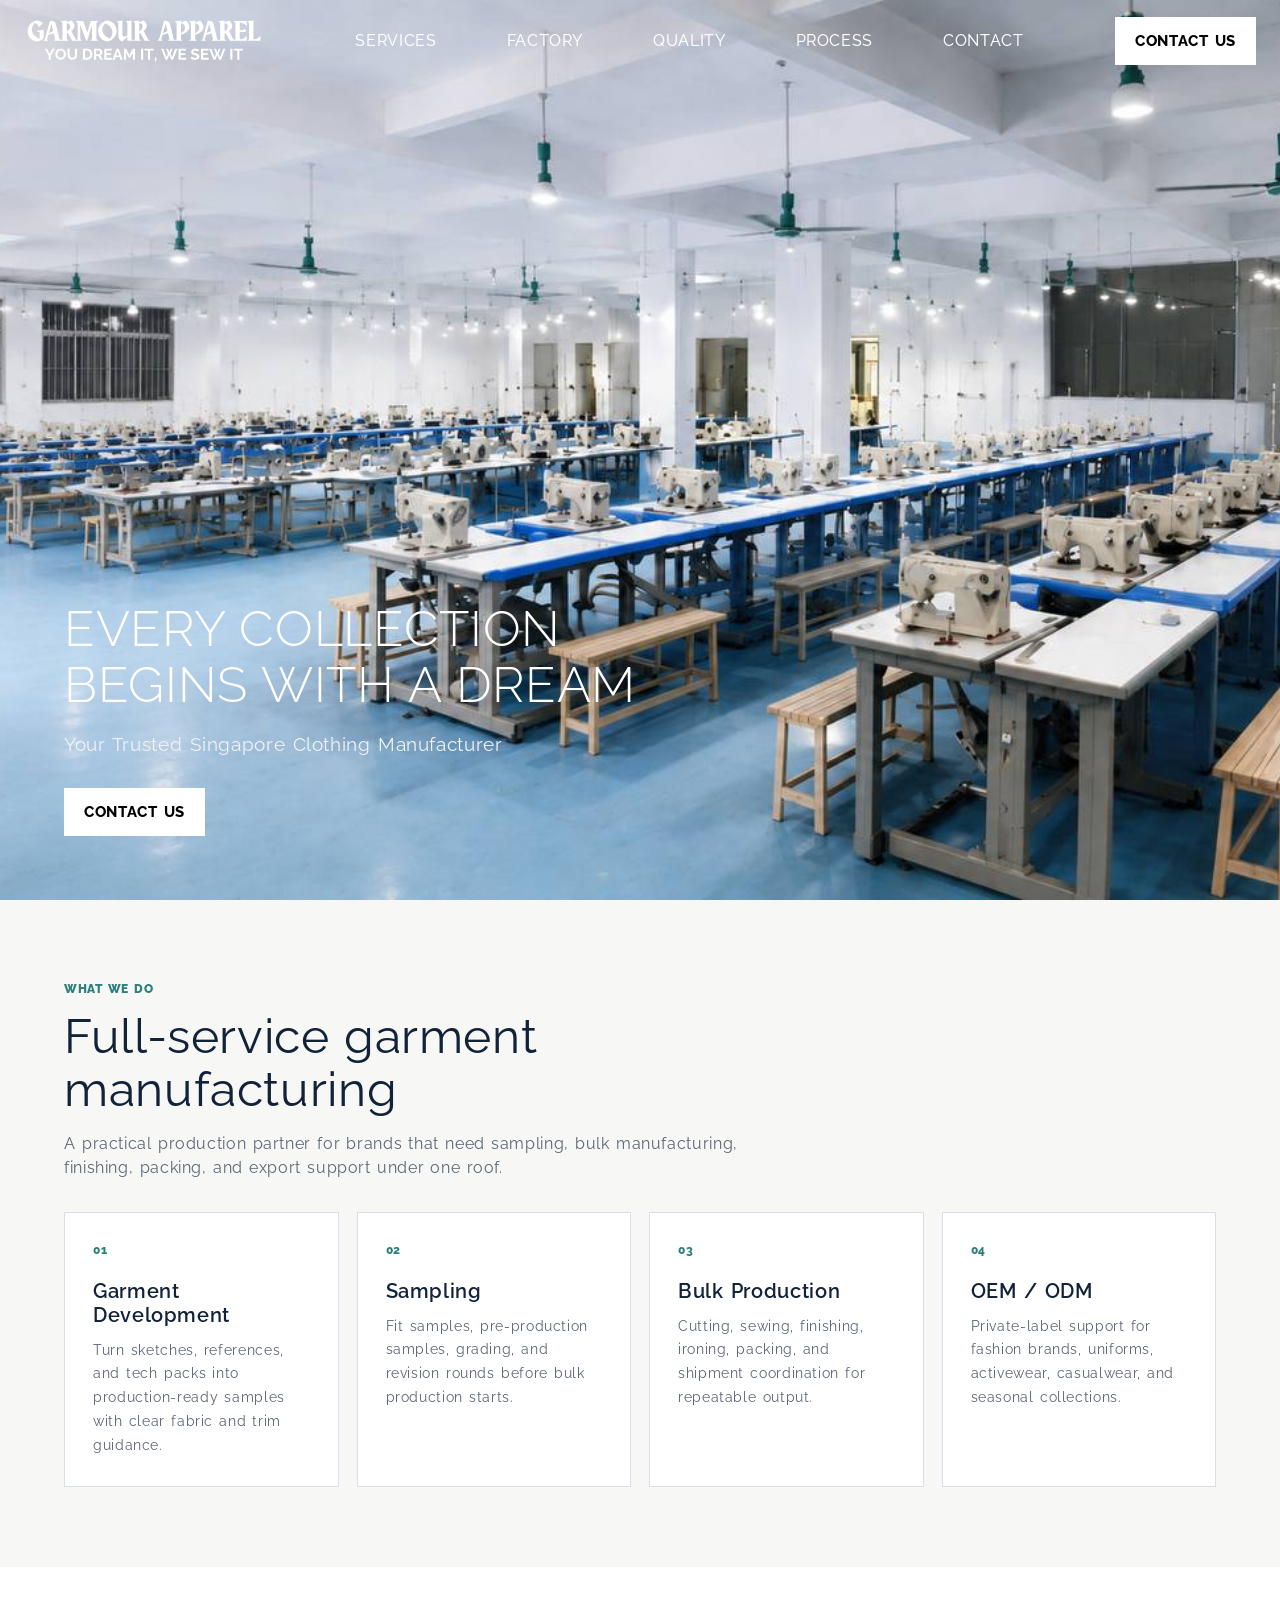
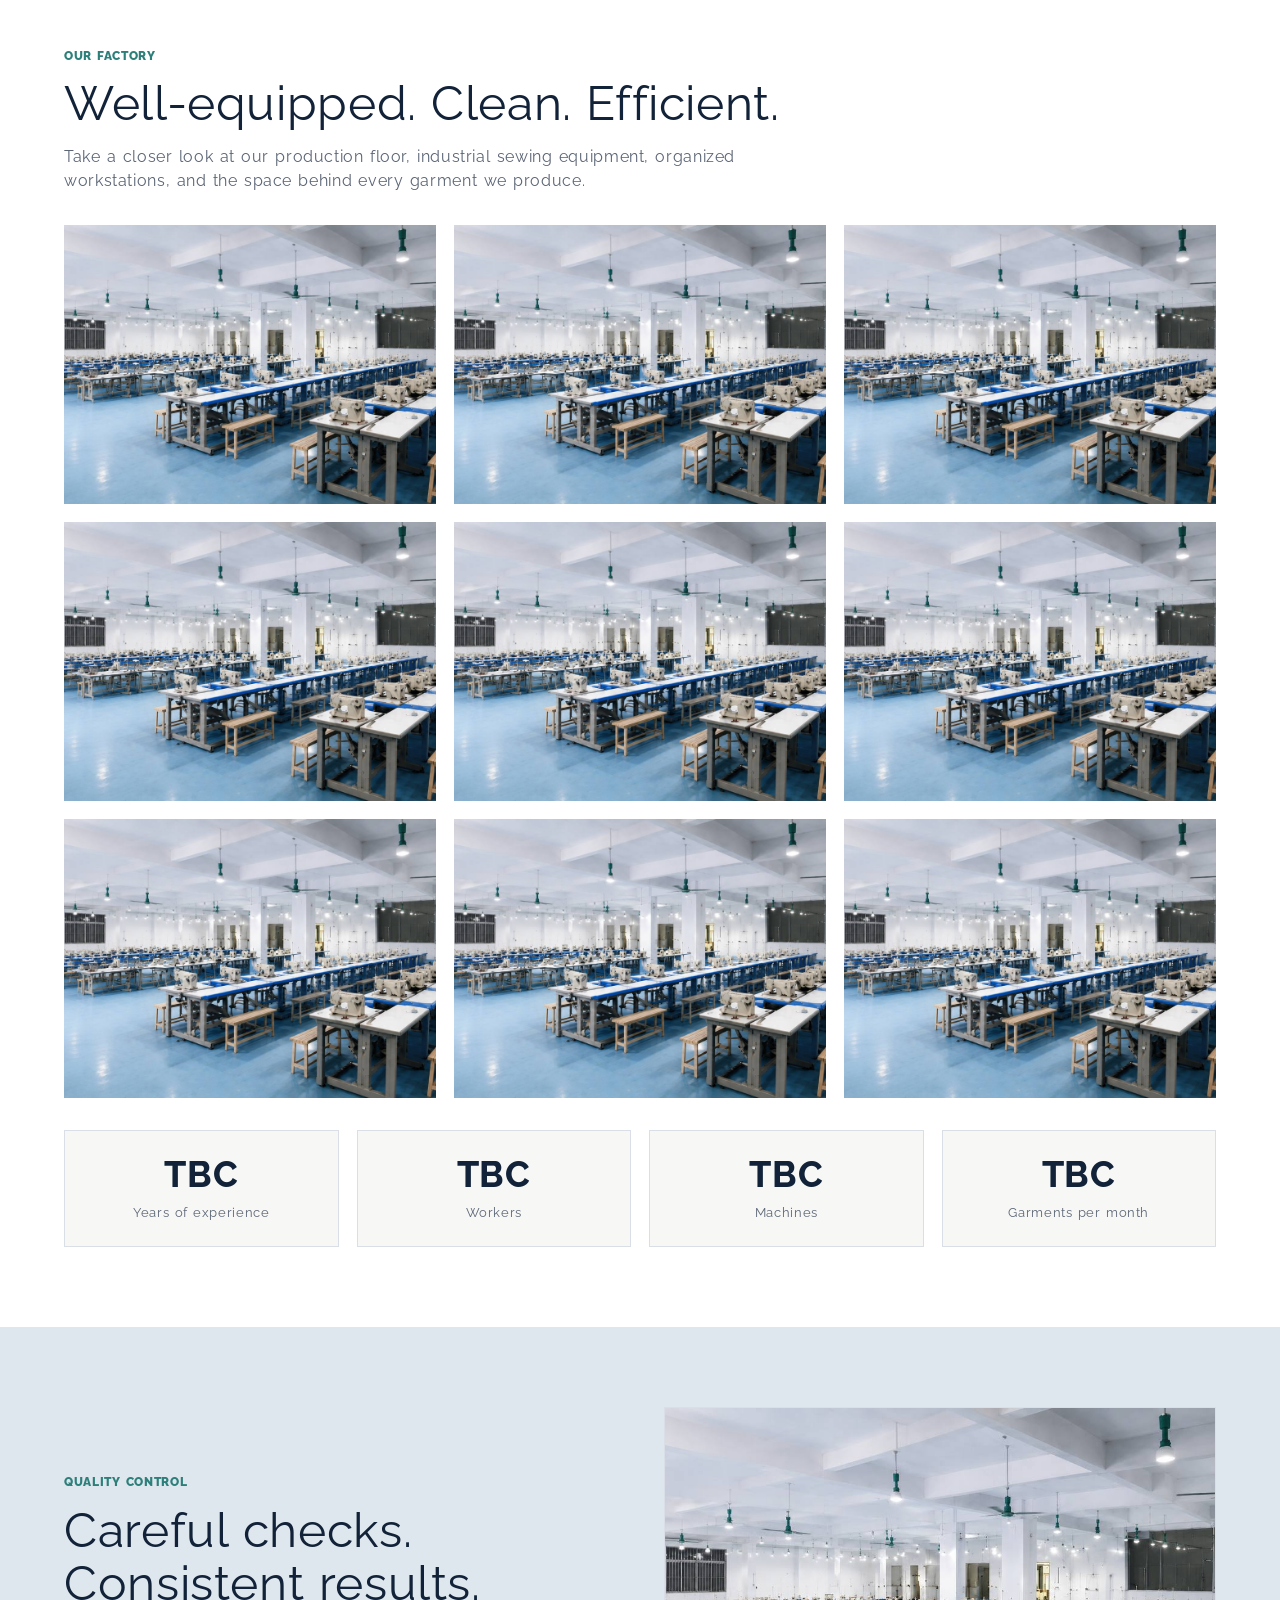
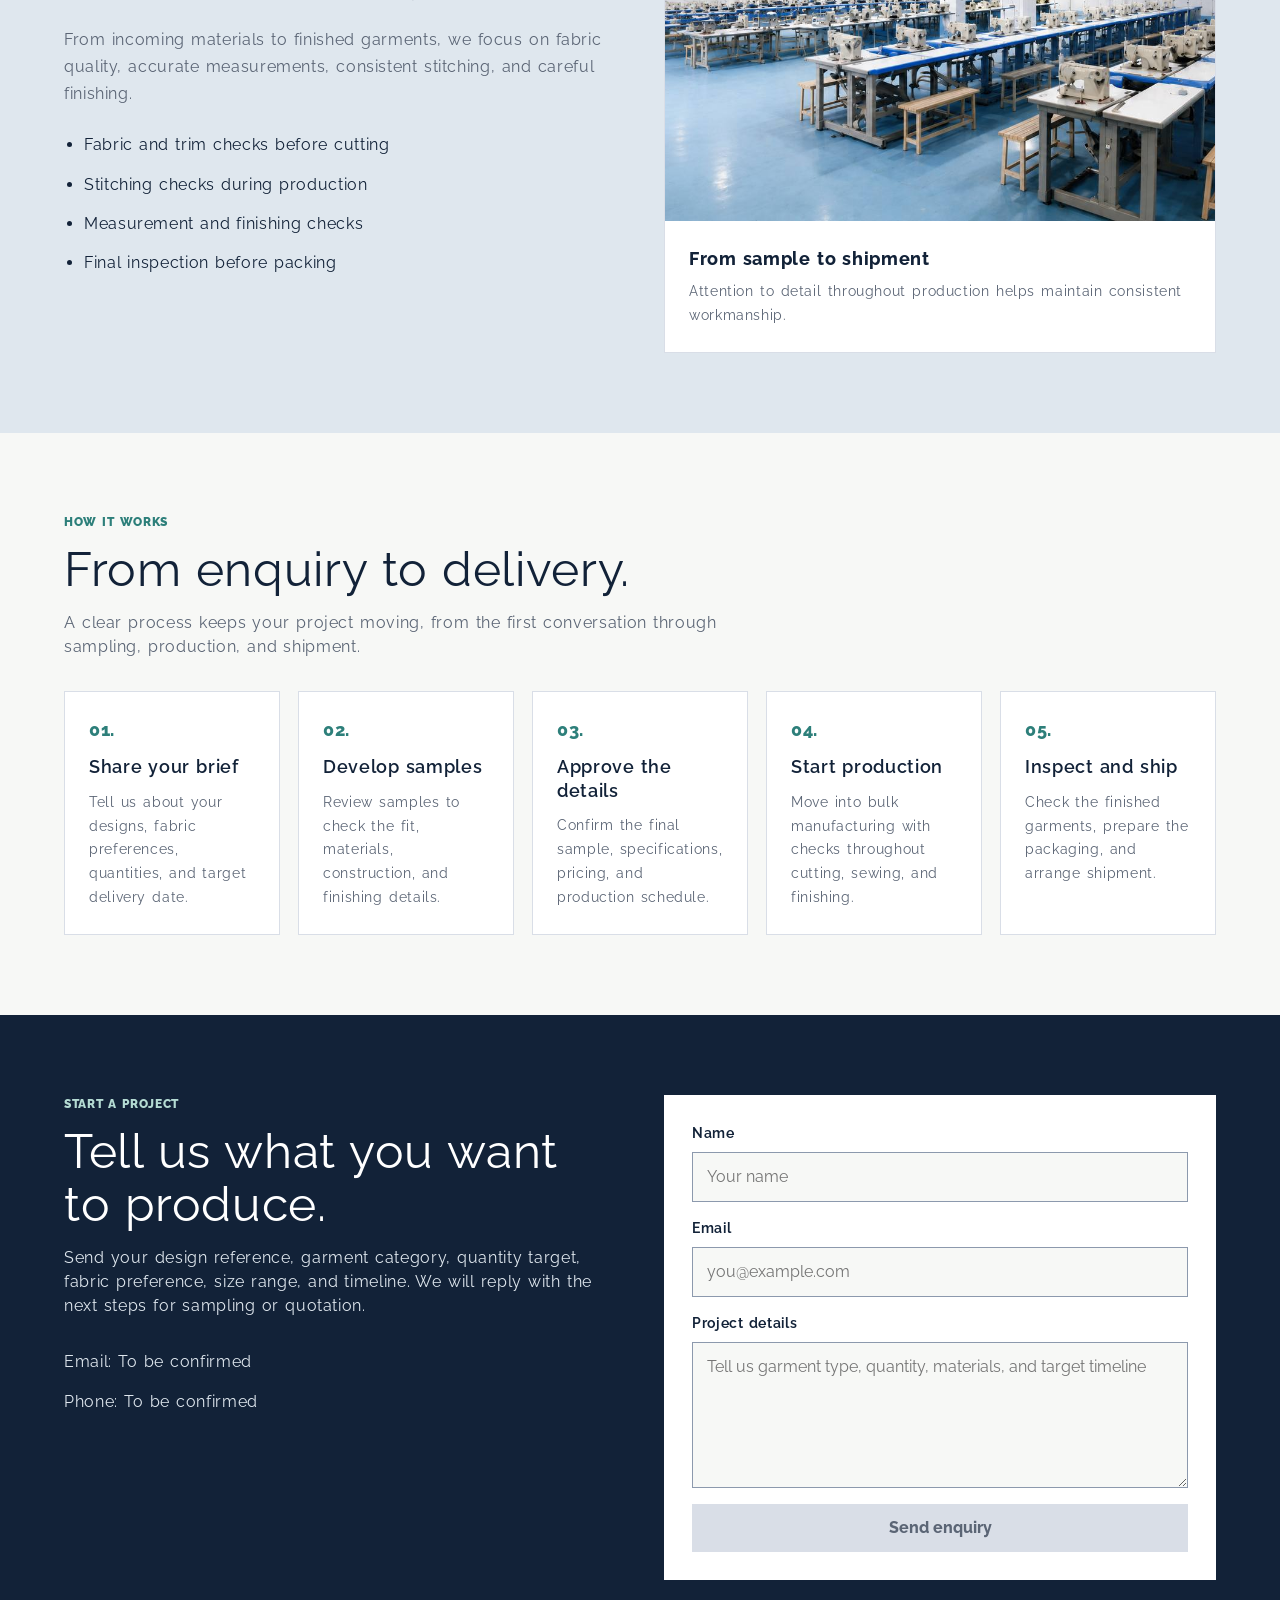
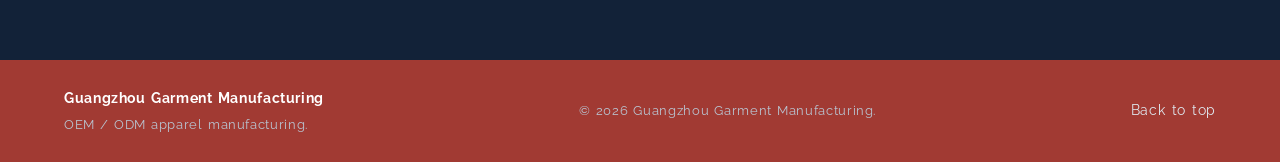
==== commit 994da949: "refined homepage design and branding" ====
--- a/index.html
+++ b/index.html
@@ -4,19 +4,18 @@
     <meta charset="UTF-8">
     <meta name="viewport" content="width=device-width, initial-scale=1.0">
     <title>Guangzhou Garment Manufacturing</title>
-    <link href="https://fonts.googleapis.com/css2?family=Geist:ital,wght@0,100..900;1,100..900&display=swap" rel="stylesheet">
+    <link href="https://fonts.googleapis.com/css2?family=Raleway:ital,wght@0,100..900;1,100..900&display=swap" rel="stylesheet">
     <link rel="stylesheet" href="style.css">
   </head>
 
   <body id="top">
     <header class="site-header">
       <a class="brand" href="#top">
-        <span class="brand-mark">GG</span>
-
-        <span>
-          <strong>Guangzhou Garment</strong>
-          <small>Manufacturing</small>
-        </span>
+        <img
+          class="brand-logo"
+          src="FactoryPics/logo.svg"
+          alt="Garmour Apparel"
+        >
       </a>
 
       <button
@@ -55,11 +54,11 @@
 
         <div class="hero-content">
           <h1 id="hero-title">
-            Every Collection Begins with a Dream
+            EVERY COLLECTION BEGINS WITH A DREAM
           </h1>
 
           <p class="hero-copy">
-            Your Story, Woven Into Every Stitch
+            Your Trusted Singapore Clothing Manufacturer
           </p>
 
           <a class="primary-action" href="#contact">
--- a/style.css
+++ b/style.css
@@ -6,8 +6,11 @@
   margin: 0;
   background: #f7f8f6;
   color: #111827;
-  font-family: "Geist", Arial, sans-serif;
+  font-family: "Raleway", Arial, sans-serif;
+  font-weight: 400;
   line-height: 1.5;
+  letter-spacing: 0.04em;
+  word-spacing: 0.1em;
 }
 
 .site-header {
@@ -34,59 +37,40 @@
 }
 
 .brand {
-  display: flex;
-  align-items: center;
-  gap: 12px;
-}
-
-.brand-mark {
-  display: flex;
-  align-items: center;
-  justify-content: center;
+  display: block;
   flex-shrink: 0;
-
-  width: 42px;
-  height: 42px;
-  background: #122238;
-  color: #ffffff;
-  border-radius: 0;
-  font-size: 13px;
-  font-weight: 800;
-}
-
-.brand strong,
-.brand small {
-  display: block;
-  line-height: 1.05;
-  text-transform: uppercase;
-}
-
-.brand strong {
-  font-size: 15px;
-}
-
-.brand small {
-  margin-top: 4px;
-  font-size: 11px;
-  font-weight: 700;
-  color: #ffffff;
+}
+
+.brand-logo {
+  display: block;
+  width: clamp(160px, 24vw, 240px);
+  height: auto;
 }
 
 .nav-links {
   display: flex;
   align-items: center;
   flex-wrap: wrap;
-  gap: 24px;
+  gap: 30px;
 }
 
 .nav-links a {
+  display: inline-flex;
+  align-items: center;
+  padding: 13px 20px;
+
+  background: transparent;
   color: #ffffff;
-  font-size: 13px;
-  font-weight: 650;
+  border-radius: 0;
+
+  font-size: 16px;
+  font-weight: 450;
 }
 
 .nav-links a:hover {
-  text-decoration: underline;
+  background: #ffffff;
+  color: #000000;
+  text-decoration: none;
 }
 
 .quote-button {
@@ -95,10 +79,10 @@
   justify-content: center;
 
   padding: 13px 20px;
-  background: #122238;
-  color: #ffffff;
-  border-radius: 0;
-  font-size: 14px;
+  background: #ffffff;
+  color: black;
+  border-radius: 0;
+  font-size: 15px;
   font-weight: 750;
 }
 
@@ -141,10 +125,9 @@
   max-width: 20ch;
   margin: 0 0 16px;
   color: #ffffff;
-  font-size: clamp(32px, 4.5vw, 64px);
-  font-weight: 400;
+  font-size: clamp(25px, 4vw, 50px);
+  font-weight: 300;
   line-height: 1.12;
-  letter-spacing: -0.02em;
   text-wrap: balance;
 }
 
@@ -169,13 +152,13 @@
   min-height: 44px;
   padding: 13px 20px;
   border-radius: 0;
-  font-size: 14px;
+  font-size: 15px;
   font-weight: 750;
 }
 
 .primary-action {
-  background: #122238;
-  color: #ffffff;
+  background: #ffffff;
+  color: black;
 }
 
 .secondary-action {
@@ -554,7 +537,7 @@
   gap: 24px;
 
   padding: 28px clamp(20px, 5vw, 72px);
-  background: #0e1b2c;
+  background: #a13a33;
   color: #dfe7ee;
   font-size: 14px;
 }
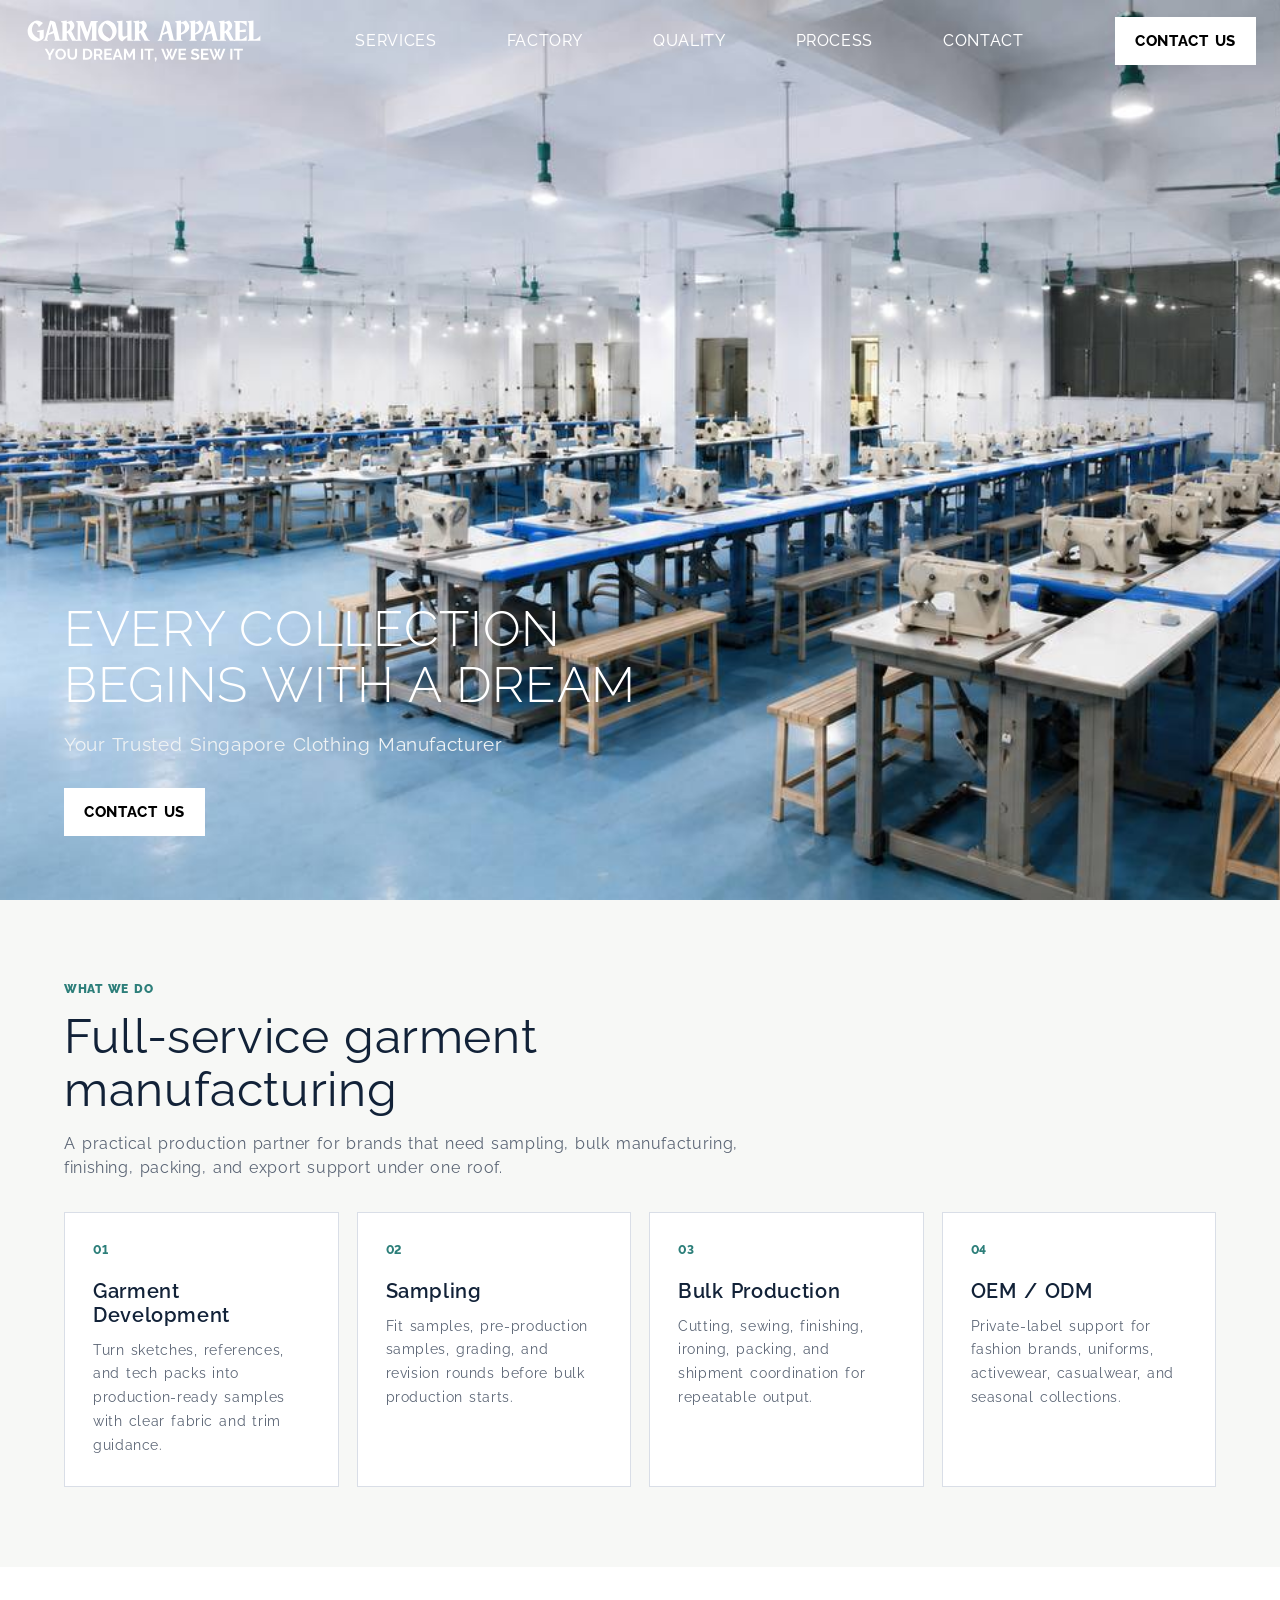
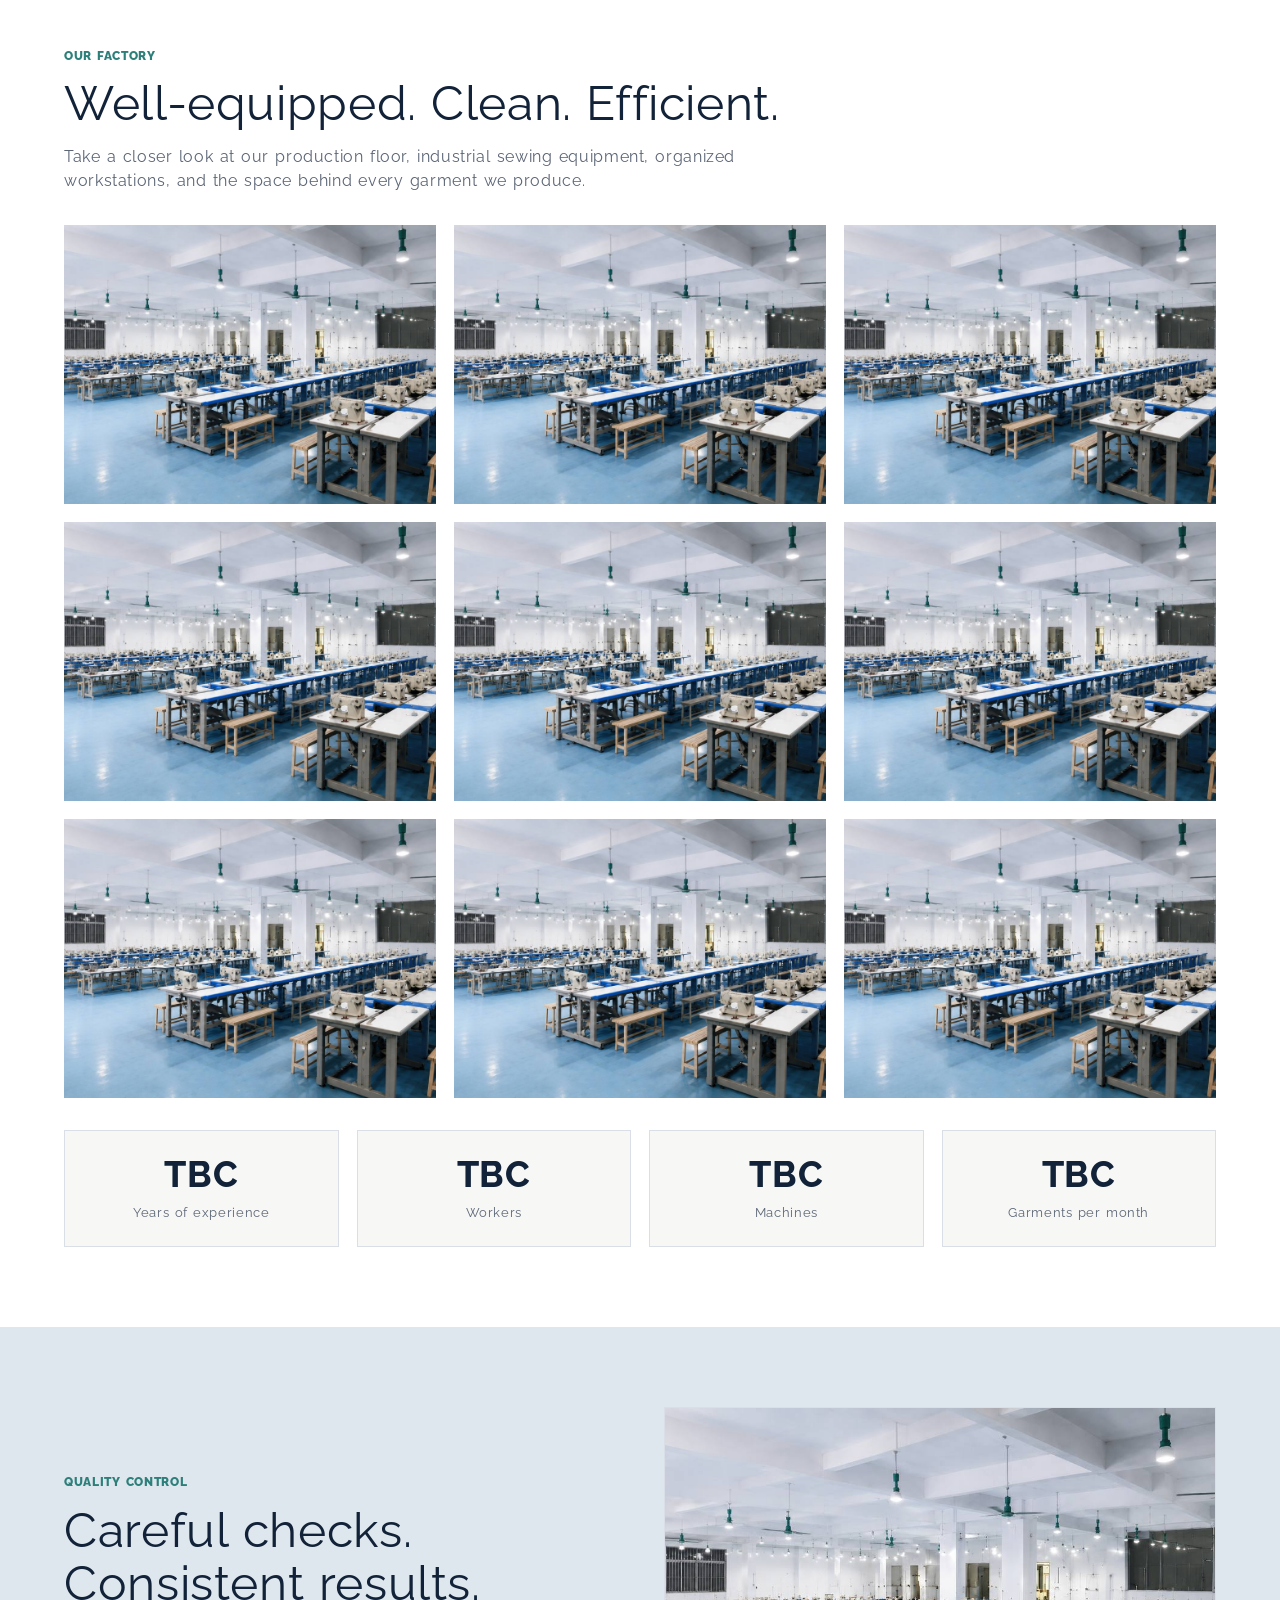
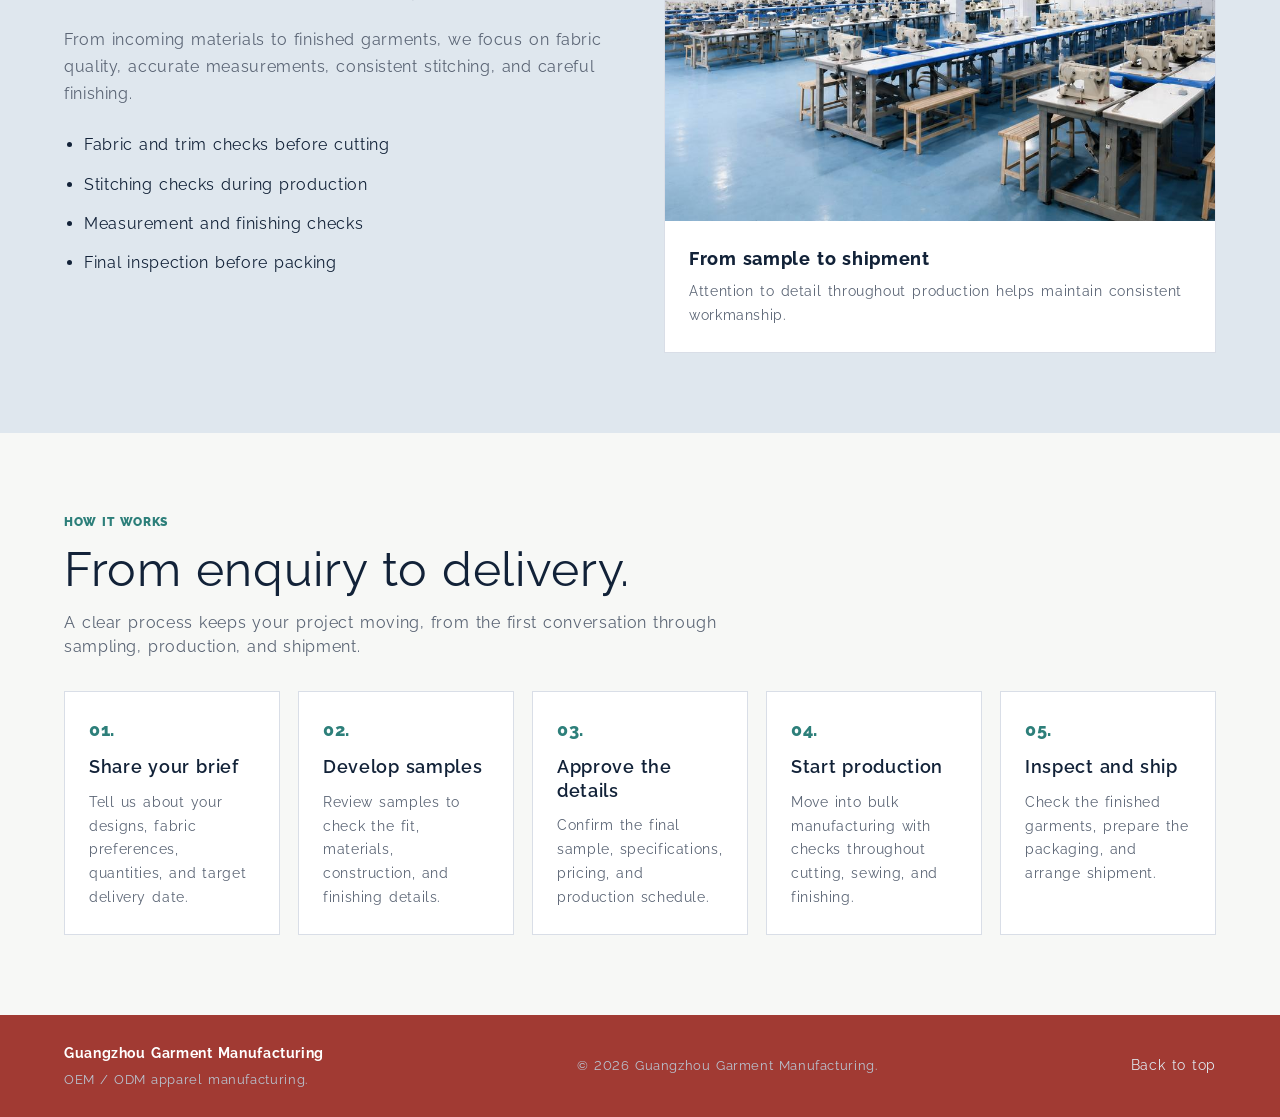
==== commit 38b6dbd4: "moved contact form to a dedicated page itself for cleaner UI" ====
--- a/index.html
+++ b/index.html
@@ -3,7 +3,7 @@
   <head>
     <meta charset="UTF-8">
     <meta name="viewport" content="width=device-width, initial-scale=1.0">
-    <title>Guangzhou Garment Manufacturing</title>
+    <title>Garmour Apparel</title>
     <link href="https://fonts.googleapis.com/css2?family=Raleway:ital,wght@0,100..900;1,100..900&display=swap" rel="stylesheet">
     <link rel="stylesheet" href="style.css">
   </head>
@@ -39,10 +39,10 @@
         <a href="#factory">FACTORY</a>
         <a href="#quality">QUALITY</a>
         <a href="#process">PROCESS</a>
-        <a href="#contact">CONTACT</a>
+        <a href="contact.html">CONTACT</a>
       </nav>
 
-      <a class="quote-button" href="#contact">CONTACT US</a>
+      <a class="quote-button" href="contact.html">CONTACT US</a>
     </header>
     <main>
       <section class="hero" aria-labelledby="hero-title">
@@ -61,7 +61,7 @@
             Your Trusted Singapore Clothing Manufacturer
           </p>
 
-          <a class="primary-action" href="#contact">
+          <a class="primary-action" href="contact.html">
             CONTACT US
           </a>
         </div>
@@ -326,65 +326,6 @@
             </p>
           </li>
         </ol>
-      </section>
-      <section id="contact" class="section contact" aria-label="Contact us">
-        <div class="contact-copy">
-          <p class="eyebrow">Start a project</p>
-
-          <h2>Tell us what you want to produce.</h2>
-
-          <p class="contact-intro">
-            Send your design reference, garment category, quantity target,
-            fabric preference, size range, and timeline. We will reply
-            with the next steps for sampling or quotation.
-          </p>
-
-          <div class="contact-details">
-            <p class="contact-detail">Email: To be confirmed</p>
-            <p class="contact-detail">Phone: To be confirmed</p>
-          </div>
-        </div>
-
-        <form class="quote-form" aria-label="Request a quote">
-          <div class="form-field">
-            <label for="contact-name">Name</label>
-            <input
-              type="text"
-              id="contact-name"
-              name="customer_name"
-              autocomplete="name"
-              placeholder="Your name"
-              required
-            >
-          </div>
-
-          <div class="form-field">
-            <label for="contact-email">Email</label>
-            <input
-              type="email"
-              id="contact-email"
-              name="email"
-              autocomplete="email"
-              placeholder="you@example.com"
-              required
-            >
-          </div>
-
-          <div class="form-field">
-            <label for="contact-message">Project details</label>
-            <textarea
-              id="contact-message"
-              name="message"
-              rows="5"
-              placeholder="Tell us garment type, quantity, materials, and target timeline"
-              required
-            ></textarea>
-          </div>
-
-          <button class="quote-submit" type="submit" disabled>
-            Send enquiry
-          </button>
-        </form>
       </section>
     </main>
 
--- a/style.css
+++ b/style.css
@@ -7,6 +7,7 @@
   background: #f7f8f6;
   color: #111827;
   font-family: "Raleway", Arial, sans-serif;
+  font-variant-numeric: lining-nums;
   font-weight: 400;
   line-height: 1.5;
   letter-spacing: 0.04em;
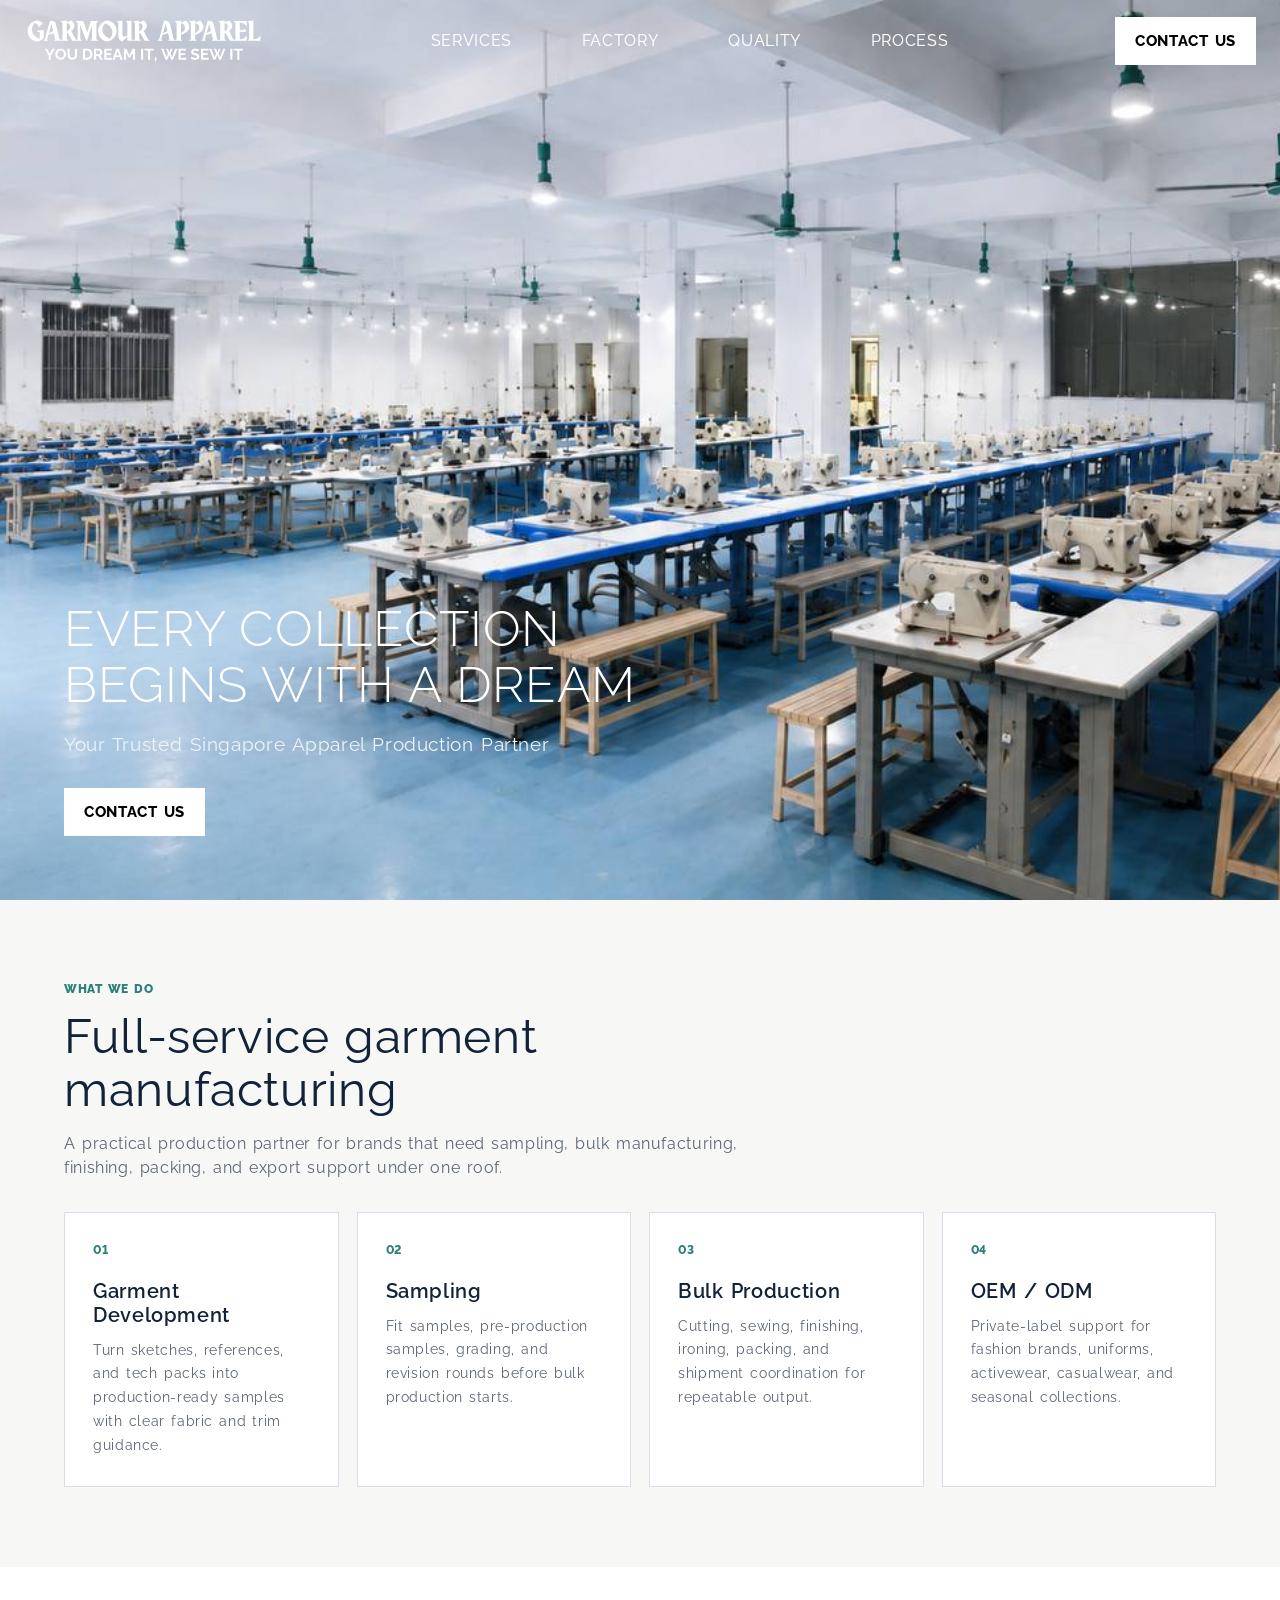
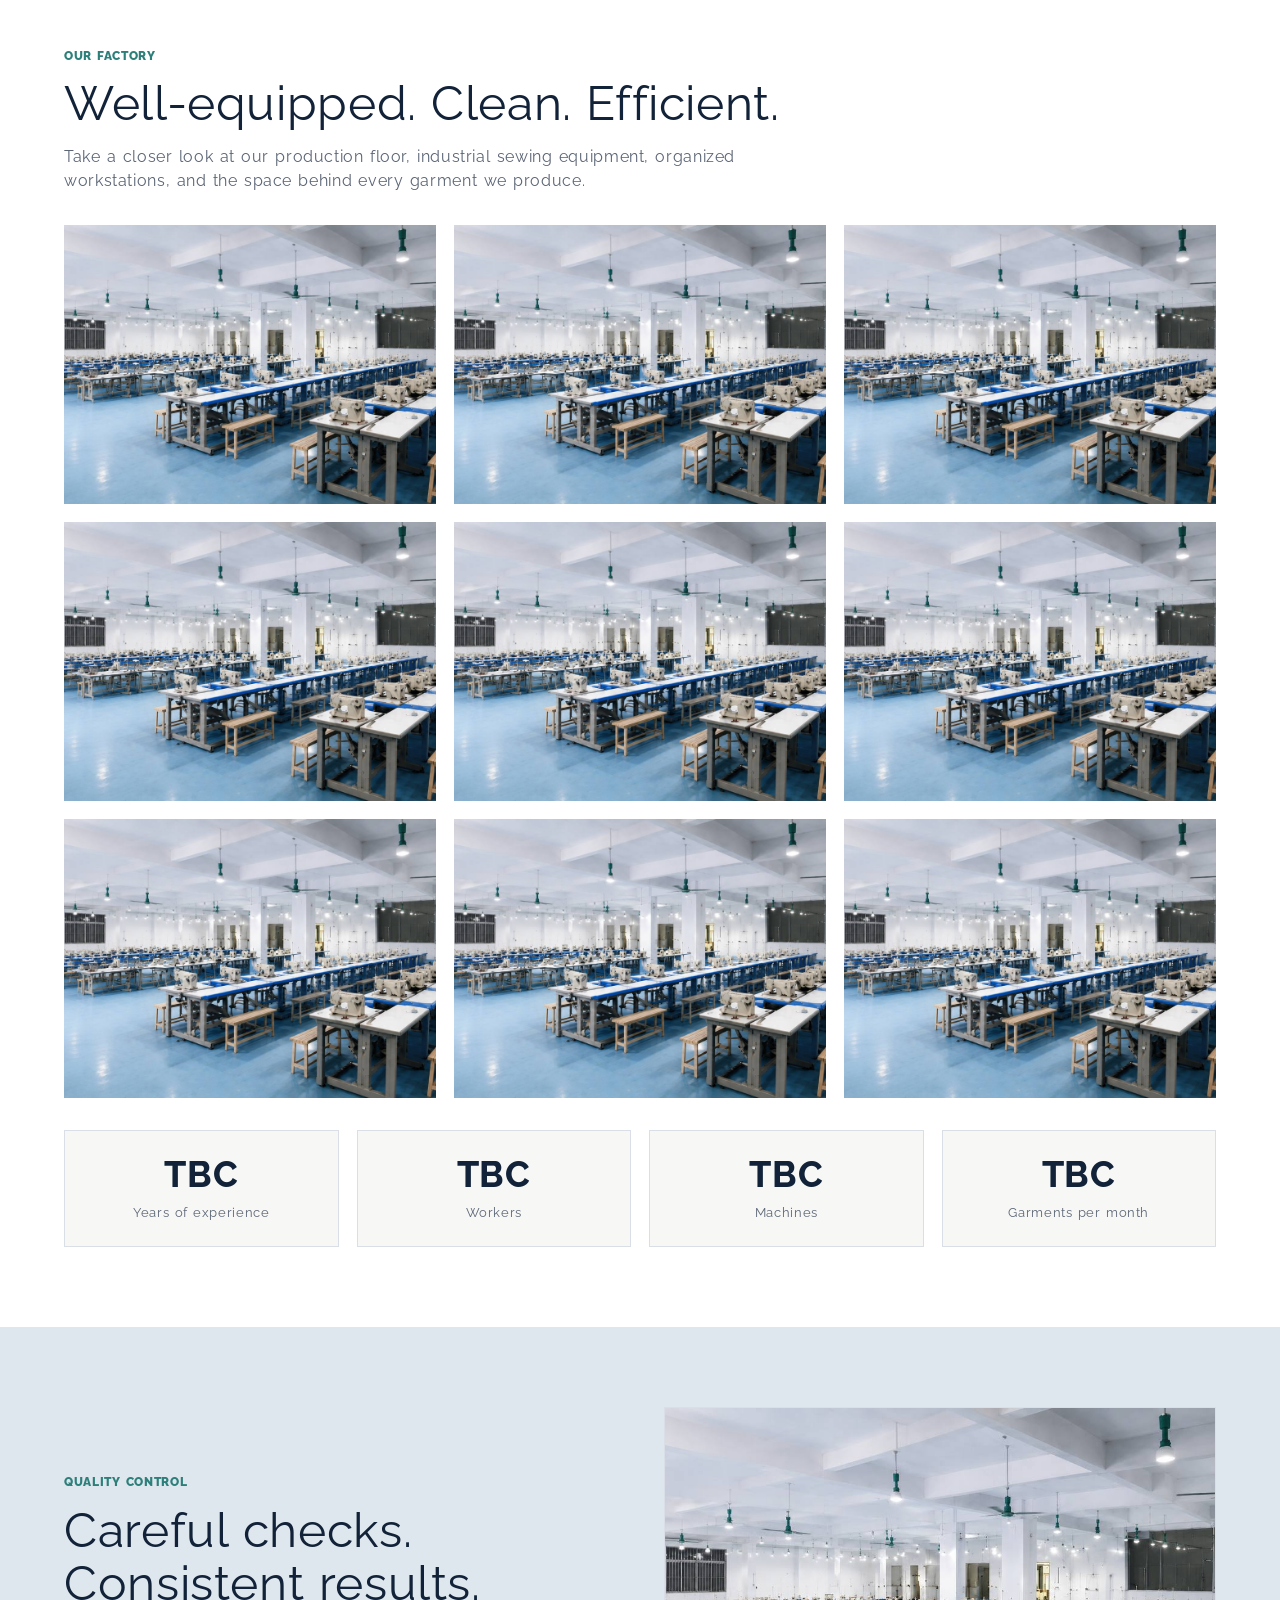
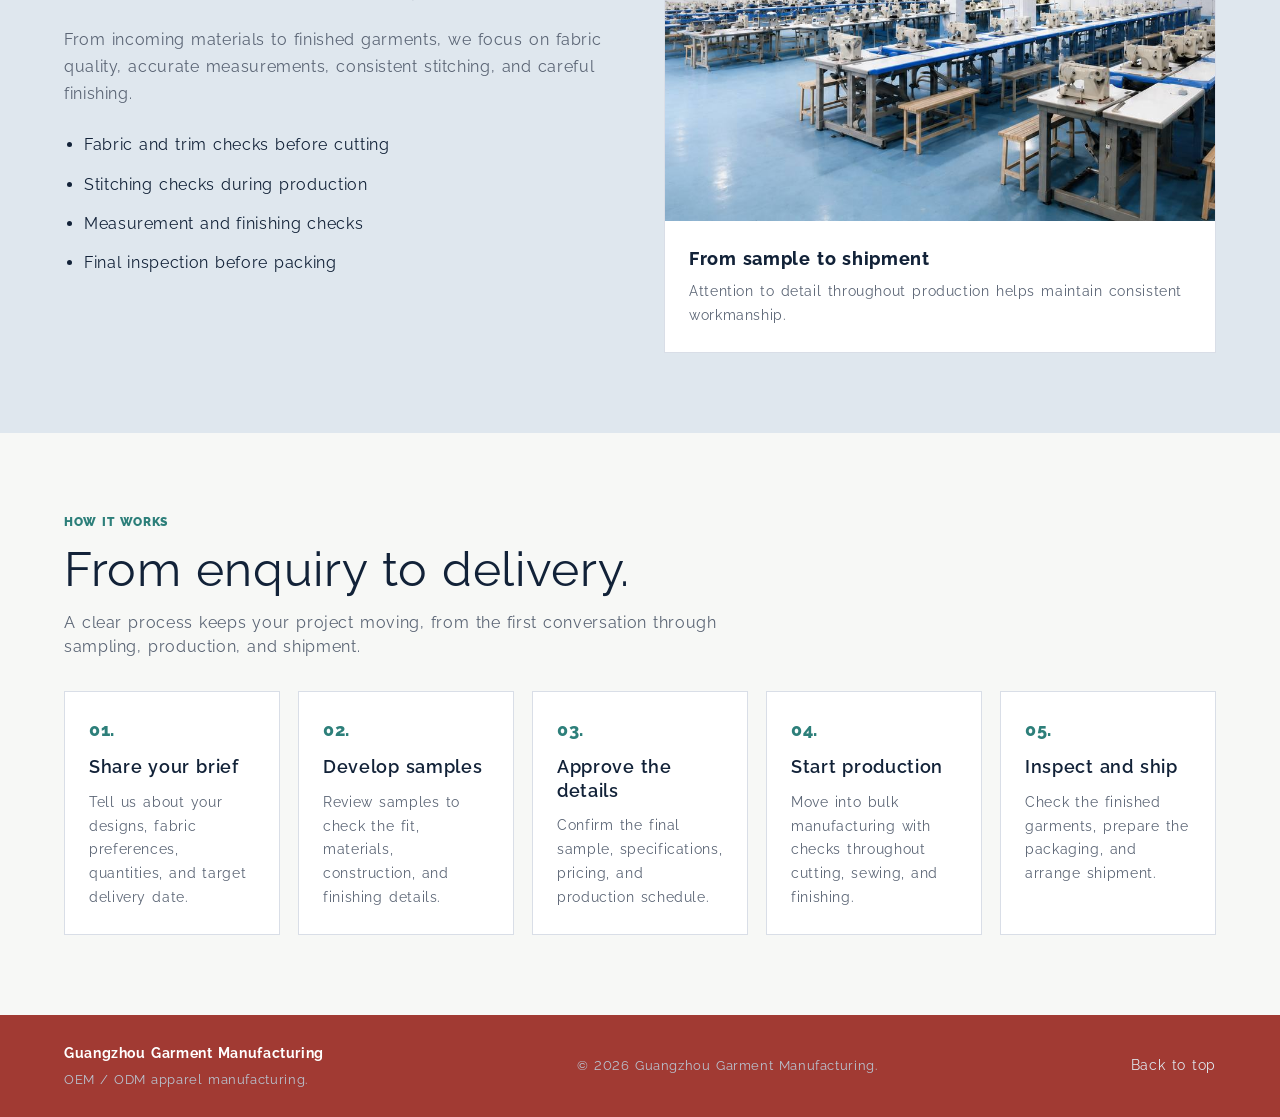
==== commit 639f6c3d: "keep header navi on one responsive row" ====
--- a/index.html
+++ b/index.html
@@ -1,408 +1,346 @@
 <!DOCTYPE html>
-<html lang="en"> 
-  <head>
-    <meta charset="UTF-8">
-    <meta name="viewport" content="width=device-width, initial-scale=1.0">
-    <title>Garmour Apparel</title>
-    <link href="https://fonts.googleapis.com/css2?family=Raleway:ital,wght@0,100..900;1,100..900&display=swap" rel="stylesheet">
-    <link rel="stylesheet" href="style.css">
-  </head>
-
-  <body id="top">
-    <header class="site-header">
-      <a class="brand" href="#top">
-        <img
-          class="brand-logo"
-          src="FactoryPics/logo.svg"
-          alt="Garmour Apparel"
-        >
-      </a>
-
-      <button
-        class="menu-toggle"
-        type="button"
-        aria-label="Open navigation menu"
-        aria-controls="primary-navigation"
-        aria-expanded="false"
-      >
-        <span aria-hidden="true"></span>
-        <span aria-hidden="true"></span>
-        <span aria-hidden="true"></span>
-      </button>
-
-      <nav
-        id="primary-navigation"
-        class="nav-links"
-        aria-label="Primary navigation"
-      >
-        <a href="#services">SERVICES</a>
-        <a href="#factory">FACTORY</a>
-        <a href="#quality">QUALITY</a>
-        <a href="#process">PROCESS</a>
-        <a href="contact.html">CONTACT</a>
-      </nav>
-
-      <a class="quote-button" href="contact.html">CONTACT US</a>
-    </header>
-    <main>
-      <section class="hero" aria-labelledby="hero-title">
-        <img
-          class="hero-image"
-          src="FactoryPics/testimage.jpg"
-          alt="Garment factory production floor"
-        >
-
-        <div class="hero-content">
-          <h1 id="hero-title">
-            EVERY COLLECTION BEGINS WITH A DREAM
-          </h1>
-
-          <p class="hero-copy">
-            Your Trusted Singapore Clothing Manufacturer
-          </p>
-
-          <a class="primary-action" href="contact.html">
-            CONTACT US
-          </a>
-        </div>
-      </section>
-      <section id="services" class="section services" aria-label="Services">
-        <div class="section-heading">
-          <p class="eyebrow">What we do</p>
-
-          <h2>Full-service garment manufacturing</h2>
-
-          <p>
-            A practical production partner for brands that need sampling,
-            bulk manufacturing, finishing, packing, and export support
-            under one roof.
-          </p>
-        </div>
-
-        <div class="service-grid">
-          <article class="service-card">
-            <span class="service-number">01</span>
-            <h3>Garment Development</h3>
-            <p>
-              Turn sketches, references, and tech packs into production-ready
-              samples with clear fabric and trim guidance.
-            </p>
-          </article>
-
-          <article class="service-card">
-            <span class="service-number">02</span>
-            <h3>Sampling</h3>
-            <p>
-              Fit samples, pre-production samples, grading, and revision
-              rounds before bulk production starts.
-            </p>
-          </article>
-
-          <article class="service-card">
-            <span class="service-number">03</span>
-            <h3>Bulk Production</h3>
-            <p>
-              Cutting, sewing, finishing, ironing, packing, and shipment
-              coordination for repeatable output.
-            </p>
-          </article>
-
-          <article class="service-card">
-            <span class="service-number">04</span>
-            <h3>OEM / ODM</h3>
-            <p>
-              Private-label support for fashion brands, uniforms, activewear,
-              casualwear, and seasonal collections.
-            </p>
-          </article>
-        </div>
-      </section>
-      <section id="factory" class="section factory" aria-label="Factory gallery">
-        <div class="section-heading">
-          <p class="eyebrow">Our factory</p>
-
-          <h2>Well-equipped. Clean. Efficient.</h2>
-
-          <p>
-            Take a closer look at our production floor, industrial sewing
-            equipment, organized workstations, and the space behind
-            every garment we produce.
-          </p>
-        </div>
-
-        <div class="gallery">
-          <figure class="gallery-item">
-            <img
-              src="FactoryPics/testimage.jpg"
-              alt="Rows of sewing machines in a garment factory"
-              width="1280"
-              height="682"
-              loading="lazy"
-            >
-          </figure>
-          <figure class="gallery-item">
-            <img
-              src="FactoryPics/testimage.jpg"
-              alt="Rows of sewing machines in a garment factory"
-              width="1280"
-              height="682"
-              loading="lazy"
-            >
-          </figure>
-          <figure class="gallery-item">
-            <img
-              src="FactoryPics/testimage.jpg"
-              alt="Rows of sewing machines in a garment factory"
-              width="1280"
-              height="682"
-              loading="lazy"
-            >
-          </figure>
-          <figure class="gallery-item">
-            <img
-              src="FactoryPics/testimage.jpg"
-              alt="Rows of sewing machines in a garment factory"
-              width="1280"
-              height="682"
-              loading="lazy"
-            >
-          </figure>
-          <figure class="gallery-item">
-            <img
-              src="FactoryPics/testimage.jpg"
-              alt="Rows of sewing machines in a garment factory"
-              width="1280"
-              height="682"
-              loading="lazy"
-            >
-          </figure>
-          <figure class="gallery-item">
-            <img
-              src="FactoryPics/testimage.jpg"
-              alt="Rows of sewing machines in a garment factory"
-              width="1280"
-              height="682"
-              loading="lazy"
-            >
-          </figure>
-          <figure class="gallery-item">
-            <img
-              src="FactoryPics/testimage.jpg"
-              alt="Rows of sewing machines in a garment factory"
-              width="1280"
-              height="682"
-              loading="lazy"
-            >
-          </figure>
-          <figure class="gallery-item">
-            <img
-              src="FactoryPics/testimage.jpg"
-              alt="Rows of sewing machines in a garment factory"
-              width="1280"
-              height="682"
-              loading="lazy"
-            >
-          </figure>
-          <figure class="gallery-item">
-            <img
-              src="FactoryPics/testimage.jpg"
-              alt="Rows of sewing machines in a garment factory"
-              width="1280"
-              height="682"
-              loading="lazy"
-            >
-          </figure>
-        </div>
-        <div class="factory-stats">
-          <div class="stat-card">
-            <strong class="stat-value">TBC</strong>
-            <span class="stat-label">Years of experience</span>
-          </div>
-
-          <div class="stat-card">
-            <strong class="stat-value">TBC</strong>
-            <span class="stat-label">Workers</span>
-          </div>
-
-          <div class="stat-card">
-            <strong class="stat-value">TBC</strong>
-            <span class="stat-label">Machines</span>
-          </div>
-
-          <div class="stat-card">
-            <strong class="stat-value">TBC</strong>
-            <span class="stat-label">Garments per month</span>
-          </div>
-        </div>
-      </section>
-      <section id="quality" class="section quality" aria-label="Quality control">
-        <div class="quality-copy">
-          <p class="eyebrow">Quality control</p>
-
-          <h2>Careful checks. Consistent results.</h2>
-
-          <p>
-            From incoming materials to finished garments, we focus on
-            fabric quality, accurate measurements, consistent stitching,
-            and careful finishing.
-          </p>
-
-          <ul class="quality-list">
-            <li>Fabric and trim checks before cutting</li>
-            <li>Stitching checks during production</li>
-            <li>Measurement and finishing checks</li>
-            <li>Final inspection before packing</li>
-          </ul>
-        </div>
-
-        <div class="quality-visual">
-          <img
-            src="FactoryPics/testimage.jpg"
-            alt="Rows of sewing machines in a garment factory"
-            width="1280"
-            height="682"
-            loading="lazy"
-          >
-
-          <div class="quality-note">
-            <strong>From sample to shipment</strong>
-            <p>
-              Attention to detail throughout production helps maintain
-              consistent workmanship.
-            </p>
-          </div>
-        </div>
-      </section>
-      <section id="process" class="section process" aria-label="Production process">
-        <div class="section-heading">
-          <p class="eyebrow">How it works</p>
-
-          <h2>From enquiry to delivery.</h2>
-
-          <p>
-            A clear process keeps your project moving, from the first
-            conversation through sampling, production, and shipment.
-          </p>
-        </div>
-
-        <ol class="process-steps">
-          <li class="process-step">
-            <h3>Share your brief</h3>
-            <p>
-              Tell us about your designs, fabric preferences, quantities,
-              and target delivery date.
-            </p>
-          </li>
-
-          <li class="process-step">
-            <h3>Develop samples</h3>
-            <p>
-              Review samples to check the fit, materials, construction,
-              and finishing details.
-            </p>
-          </li>
-
-          <li class="process-step">
-            <h3>Approve the details</h3>
-            <p>
-              Confirm the final sample, specifications, pricing,
-              and production schedule.
-            </p>
-          </li>
-
-          <li class="process-step">
-            <h3>Start production</h3>
-            <p>
-              Move into bulk manufacturing with checks throughout
-              cutting, sewing, and finishing.
-            </p>
-          </li>
-
-          <li class="process-step">
-            <h3>Inspect and ship</h3>
-            <p>
-              Check the finished garments, prepare the packaging,
-              and arrange shipment.
-            </p>
-          </li>
-        </ol>
-      </section>
-    </main>
-
-    <footer class="site-footer">
-      <div>
-        <strong>Guangzhou Garment Manufacturing</strong>
-        <p>OEM / ODM apparel manufacturing.</p>
-      </div>
-
-      <p>
-        &copy; 2026 Guangzhou Garment Manufacturing.
-      </p>
-
-      <a href="#top">Back to top</a>
-    </footer>
-    <script>
-      const header = document.querySelector(".site-header");
-      const hero = document.querySelector(".hero");
-
-      function updateHeaderBackground() {
-        const heroBottom = hero.getBoundingClientRect().bottom;
-        const headerHeight = header.offsetHeight;
-
-        const overHero = heroBottom > headerHeight;
-
-        header.classList.toggle("over-hero", overHero);
+<html lang="en">
+
+<head>
+  <meta charset="UTF-8">
+  <meta name="viewport" content="width=device-width, initial-scale=1.0">
+  <title>Garmour Apparel</title>
+  <link href="https://fonts.googleapis.com/css2?family=Raleway:ital,wght@0,100..900;1,100..900&display=swap"
+    rel="stylesheet">
+  <link rel="stylesheet" href="style.css">
+</head>
+
+<body id="top">
+  <header class="site-header">
+    <a class="brand" href="#top">
+      <img class="brand-logo" src="FactoryPics/logo.svg" alt="Garmour Apparel">
+    </a>
+
+    <nav id="primary-navigation" class="nav-links" aria-label="Primary navigation">
+      <a href="#services">SERVICES</a>
+      <a href="#factory">FACTORY</a>
+      <a href="#quality">QUALITY</a>
+      <a href="#process">PROCESS</a>
+    </nav>
+
+    <a class="quote-button" href="contact.html">CONTACT US</a>
+    <button class="menu-toggle" type="button" aria-label="Open navigation menu" aria-controls="primary-navigation"
+      aria-expanded="false">
+      <span aria-hidden="true"></span>
+      <span aria-hidden="true"></span>
+      <span aria-hidden="true"></span>
+    </button>
+  </header>
+  <main>
+    <section class="hero" aria-labelledby="hero-title">
+      <img class="hero-image" src="FactoryPics/testimage.jpg" alt="Garment factory production floor">
+
+      <div class="hero-content">
+        <h1 id="hero-title">
+          EVERY COLLECTION BEGINS WITH A DREAM
+        </h1>
+
+        <p class="hero-copy">
+          Your Trusted Singapore Apparel Production Partner
+        </p>
+
+        <a class="primary-action" href="contact.html">
+          CONTACT US
+        </a>
+      </div>
+    </section>
+    <section id="services" class="section services" aria-label="Services">
+      <div class="section-heading">
+        <p class="eyebrow">What we do</p>
+
+        <h2>Full-service garment manufacturing</h2>
+
+        <p>
+          A practical production partner for brands that need sampling,
+          bulk manufacturing, finishing, packing, and export support
+          under one roof.
+        </p>
+      </div>
+
+      <div class="service-grid">
+        <article class="service-card">
+          <span class="service-number">01</span>
+          <h3>Garment Development</h3>
+          <p>
+            Turn sketches, references, and tech packs into production-ready
+            samples with clear fabric and trim guidance.
+          </p>
+        </article>
+
+        <article class="service-card">
+          <span class="service-number">02</span>
+          <h3>Sampling</h3>
+          <p>
+            Fit samples, pre-production samples, grading, and revision
+            rounds before bulk production starts.
+          </p>
+        </article>
+
+        <article class="service-card">
+          <span class="service-number">03</span>
+          <h3>Bulk Production</h3>
+          <p>
+            Cutting, sewing, finishing, ironing, packing, and shipment
+            coordination for repeatable output.
+          </p>
+        </article>
+
+        <article class="service-card">
+          <span class="service-number">04</span>
+          <h3>OEM / ODM</h3>
+          <p>
+            Private-label support for fashion brands, uniforms, activewear,
+            casualwear, and seasonal collections.
+          </p>
+        </article>
+      </div>
+    </section>
+    <section id="factory" class="section factory" aria-label="Factory gallery">
+      <div class="section-heading">
+        <p class="eyebrow">Our factory</p>
+
+        <h2>Well-equipped. Clean. Efficient.</h2>
+
+        <p>
+          Take a closer look at our production floor, industrial sewing
+          equipment, organized workstations, and the space behind
+          every garment we produce.
+        </p>
+      </div>
+
+      <div class="gallery">
+        <figure class="gallery-item">
+          <img src="FactoryPics/testimage.jpg" alt="Rows of sewing machines in a garment factory" width="1280"
+            height="682" loading="lazy">
+        </figure>
+        <figure class="gallery-item">
+          <img src="FactoryPics/testimage.jpg" alt="Rows of sewing machines in a garment factory" width="1280"
+            height="682" loading="lazy">
+        </figure>
+        <figure class="gallery-item">
+          <img src="FactoryPics/testimage.jpg" alt="Rows of sewing machines in a garment factory" width="1280"
+            height="682" loading="lazy">
+        </figure>
+        <figure class="gallery-item">
+          <img src="FactoryPics/testimage.jpg" alt="Rows of sewing machines in a garment factory" width="1280"
+            height="682" loading="lazy">
+        </figure>
+        <figure class="gallery-item">
+          <img src="FactoryPics/testimage.jpg" alt="Rows of sewing machines in a garment factory" width="1280"
+            height="682" loading="lazy">
+        </figure>
+        <figure class="gallery-item">
+          <img src="FactoryPics/testimage.jpg" alt="Rows of sewing machines in a garment factory" width="1280"
+            height="682" loading="lazy">
+        </figure>
+        <figure class="gallery-item">
+          <img src="FactoryPics/testimage.jpg" alt="Rows of sewing machines in a garment factory" width="1280"
+            height="682" loading="lazy">
+        </figure>
+        <figure class="gallery-item">
+          <img src="FactoryPics/testimage.jpg" alt="Rows of sewing machines in a garment factory" width="1280"
+            height="682" loading="lazy">
+        </figure>
+        <figure class="gallery-item">
+          <img src="FactoryPics/testimage.jpg" alt="Rows of sewing machines in a garment factory" width="1280"
+            height="682" loading="lazy">
+        </figure>
+      </div>
+      <div class="factory-stats">
+        <div class="stat-card">
+          <strong class="stat-value">TBC</strong>
+          <span class="stat-label">Years of experience</span>
+        </div>
+
+        <div class="stat-card">
+          <strong class="stat-value">TBC</strong>
+          <span class="stat-label">Workers</span>
+        </div>
+
+        <div class="stat-card">
+          <strong class="stat-value">TBC</strong>
+          <span class="stat-label">Machines</span>
+        </div>
+
+        <div class="stat-card">
+          <strong class="stat-value">TBC</strong>
+          <span class="stat-label">Garments per month</span>
+        </div>
+      </div>
+    </section>
+    <section id="quality" class="section quality" aria-label="Quality control">
+      <div class="quality-copy">
+        <p class="eyebrow">Quality control</p>
+
+        <h2>Careful checks. Consistent results.</h2>
+
+        <p>
+          From incoming materials to finished garments, we focus on
+          fabric quality, accurate measurements, consistent stitching,
+          and careful finishing.
+        </p>
+
+        <ul class="quality-list">
+          <li>Fabric and trim checks before cutting</li>
+          <li>Stitching checks during production</li>
+          <li>Measurement and finishing checks</li>
+          <li>Final inspection before packing</li>
+        </ul>
+      </div>
+
+      <div class="quality-visual">
+        <img src="FactoryPics/testimage.jpg" alt="Rows of sewing machines in a garment factory" width="1280"
+          height="682" loading="lazy">
+
+        <div class="quality-note">
+          <strong>From sample to shipment</strong>
+          <p>
+            Attention to detail throughout production helps maintain
+            consistent workmanship.
+          </p>
+        </div>
+      </div>
+    </section>
+    <section id="process" class="section process" aria-label="Production process">
+      <div class="section-heading">
+        <p class="eyebrow">How it works</p>
+
+        <h2>From enquiry to delivery.</h2>
+
+        <p>
+          A clear process keeps your project moving, from the first
+          conversation through sampling, production, and shipment.
+        </p>
+      </div>
+
+      <ol class="process-steps">
+        <li class="process-step">
+          <h3>Share your brief</h3>
+          <p>
+            Tell us about your designs, fabric preferences, quantities,
+            and target delivery date.
+          </p>
+        </li>
+
+        <li class="process-step">
+          <h3>Develop samples</h3>
+          <p>
+            Review samples to check the fit, materials, construction,
+            and finishing details.
+          </p>
+        </li>
+
+        <li class="process-step">
+          <h3>Approve the details</h3>
+          <p>
+            Confirm the final sample, specifications, pricing,
+            and production schedule.
+          </p>
+        </li>
+
+        <li class="process-step">
+          <h3>Start production</h3>
+          <p>
+            Move into bulk manufacturing with checks throughout
+            cutting, sewing, and finishing.
+          </p>
+        </li>
+
+        <li class="process-step">
+          <h3>Inspect and ship</h3>
+          <p>
+            Check the finished garments, prepare the packaging,
+            and arrange shipment.
+          </p>
+        </li>
+      </ol>
+    </section>
+  </main>
+
+  <footer class="site-footer">
+    <div>
+      <strong>Guangzhou Garment Manufacturing</strong>
+      <p>OEM / ODM apparel manufacturing.</p>
+    </div>
+
+    <p>
+      &copy; 2026 Guangzhou Garment Manufacturing.
+    </p>
+
+    <a href="#top">Back to top</a>
+  </footer>
+  <script>
+    const header = document.querySelector(".site-header");
+    const hero = document.querySelector(".hero");
+
+    function updateHeaderBackground() {
+      const heroBottom = hero.getBoundingClientRect().bottom;
+      const headerHeight = header.offsetHeight;
+
+      const overHero = heroBottom > headerHeight;
+
+      header.classList.toggle("over-hero", overHero);
+    }
+
+    window.addEventListener("scroll", updateHeaderBackground, {
+      passive: true
+    });
+
+    window.addEventListener("resize", updateHeaderBackground);
+    window.addEventListener("load", updateHeaderBackground);
+
+    updateHeaderBackground();
+    const menuButton = document.querySelector(".menu-toggle");
+    const navigation = document.querySelector(".nav-links");
+
+    function setMenuOpen(open) {
+      header.classList.toggle("menu-open", open);
+
+      menuButton.setAttribute("aria-expanded", String(open));
+
+      menuButton.setAttribute(
+        "aria-label",
+        open ? "Close navigation menu" : "Open navigation menu"
+      );
+
+      if (open) {
+        navigation.querySelector("a").focus();
       }
-
-      window.addEventListener("scroll", updateHeaderBackground, {
-        passive: true
+    }
+
+    menuButton.addEventListener("click", () => {
+      const currentlyOpen =
+        menuButton.getAttribute("aria-expanded") === "true";
+
+      setMenuOpen(!currentlyOpen);
+    });
+
+    navigation.addEventListener("click", (event) => {
+      if (event.target.closest("a")) {
+        setMenuOpen(false);
+      }
+    });
+
+    document.addEventListener("keydown", (event) => {
+      if (
+        event.key === "Escape" &&
+        header.classList.contains("menu-open")
+      ) {
+        setMenuOpen(false);
+        menuButton.focus();
+      }
+    });
+
+    window.matchMedia("(max-width: 1200px)")
+      .addEventListener("change", () => {
+        setMenuOpen(false);
       });
-
-      window.addEventListener("resize", updateHeaderBackground);
-      window.addEventListener("load", updateHeaderBackground);
-
-      updateHeaderBackground();
-      const menuButton = document.querySelector(".menu-toggle");
-      const navigation = document.querySelector(".nav-links");
-
-      function setMenuOpen(open) {
-        header.classList.toggle("menu-open", open);
-
-        menuButton.setAttribute("aria-expanded", String(open));
-
-        menuButton.setAttribute(
-          "aria-label",
-          open ? "Close navigation menu" : "Open navigation menu"
-        );
-      }
-
-      menuButton.addEventListener("click", () => {
-        const currentlyOpen =
-          menuButton.getAttribute("aria-expanded") === "true";
-
-        setMenuOpen(!currentlyOpen);
-      });
-
-      navigation.addEventListener("click", (event) => {
-        if (event.target.closest("a")) {
-          setMenuOpen(false);
-        }
-      });
-
-      document.addEventListener("keydown", (event) => {
-        if (
-          event.key === "Escape" &&
-          header.classList.contains("menu-open")
-        ) {
-          setMenuOpen(false);
-          menuButton.focus();
-        }
-      });
-
-      window.matchMedia("(min-width: 1100px)")
-        .addEventListener("change", () => {
-          setMenuOpen(false);
-        });
-    </script>
-  </body>
+  </script>
+</body>
+
 </html>
--- a/style.css
+++ b/style.css
@@ -23,7 +23,7 @@
   display: flex;
   justify-content: space-between;
   align-items: center;
-  flex-wrap: wrap;
+  flex-wrap: nowrap;
   gap: 24px;
 
   padding: 16px 24px;
@@ -51,12 +51,13 @@
 .nav-links {
   display: flex;
   align-items: center;
-  flex-wrap: wrap;
+  flex-wrap: nowrap;
   gap: 30px;
 }
 
 .nav-links a {
   display: inline-flex;
+  white-space: nowrap;
   align-items: center;
   padding: 13px 20px;
 
@@ -78,6 +79,9 @@
   display: inline-flex;
   align-items: center;
   justify-content: center;
+  flex-shrink: 0;
+  white-space: nowrap;
+  min-height: 44px;
 
   padding: 13px 20px;
   background: #ffffff;
@@ -599,16 +603,10 @@
   background: currentColor;
 }
 
-@media (max-width: 900px) {
+@media (max-width: 1200px) {
   .site-header {
-    position: fixed;
-    flex-wrap: nowrap;
     padding: 12px 16px;
     gap: 12px;
-  }
-
-  .brand strong {
-    font-size: clamp(12px, 3.6vw, 15px);
   }
 
   .menu-toggle {
@@ -617,11 +615,10 @@
     justify-content: center;
     align-items: center;
     gap: 5px;
+  }
+
+  .site-header .quote-button {
     margin-left: auto;
-  }
-
-  .site-header .quote-button {
-    display: none;
   }
 
   .nav-links {
@@ -630,10 +627,12 @@
     top: 100%;
     left: 0;
     right: 0;
+
     flex-direction: column;
     align-items: stretch;
     gap: 0;
     padding: 8px 16px;
+
     background: #a13a33;
     border-bottom: 1px solid transparent;
   }
@@ -648,4 +647,20 @@
     min-height: 44px;
     padding: 10px 8px;
   }
+}
+
+@media (max-width: 480px) {
+  .site-header {
+    padding: 12px;
+    gap: 8px;
+  }
+
+  .brand-logo {
+    width: clamp(128px, 32vw, 150px);
+  }
+
+  .quote-button {
+    padding: 12px 10px;
+    font-size: 12px;
+  }
 }
